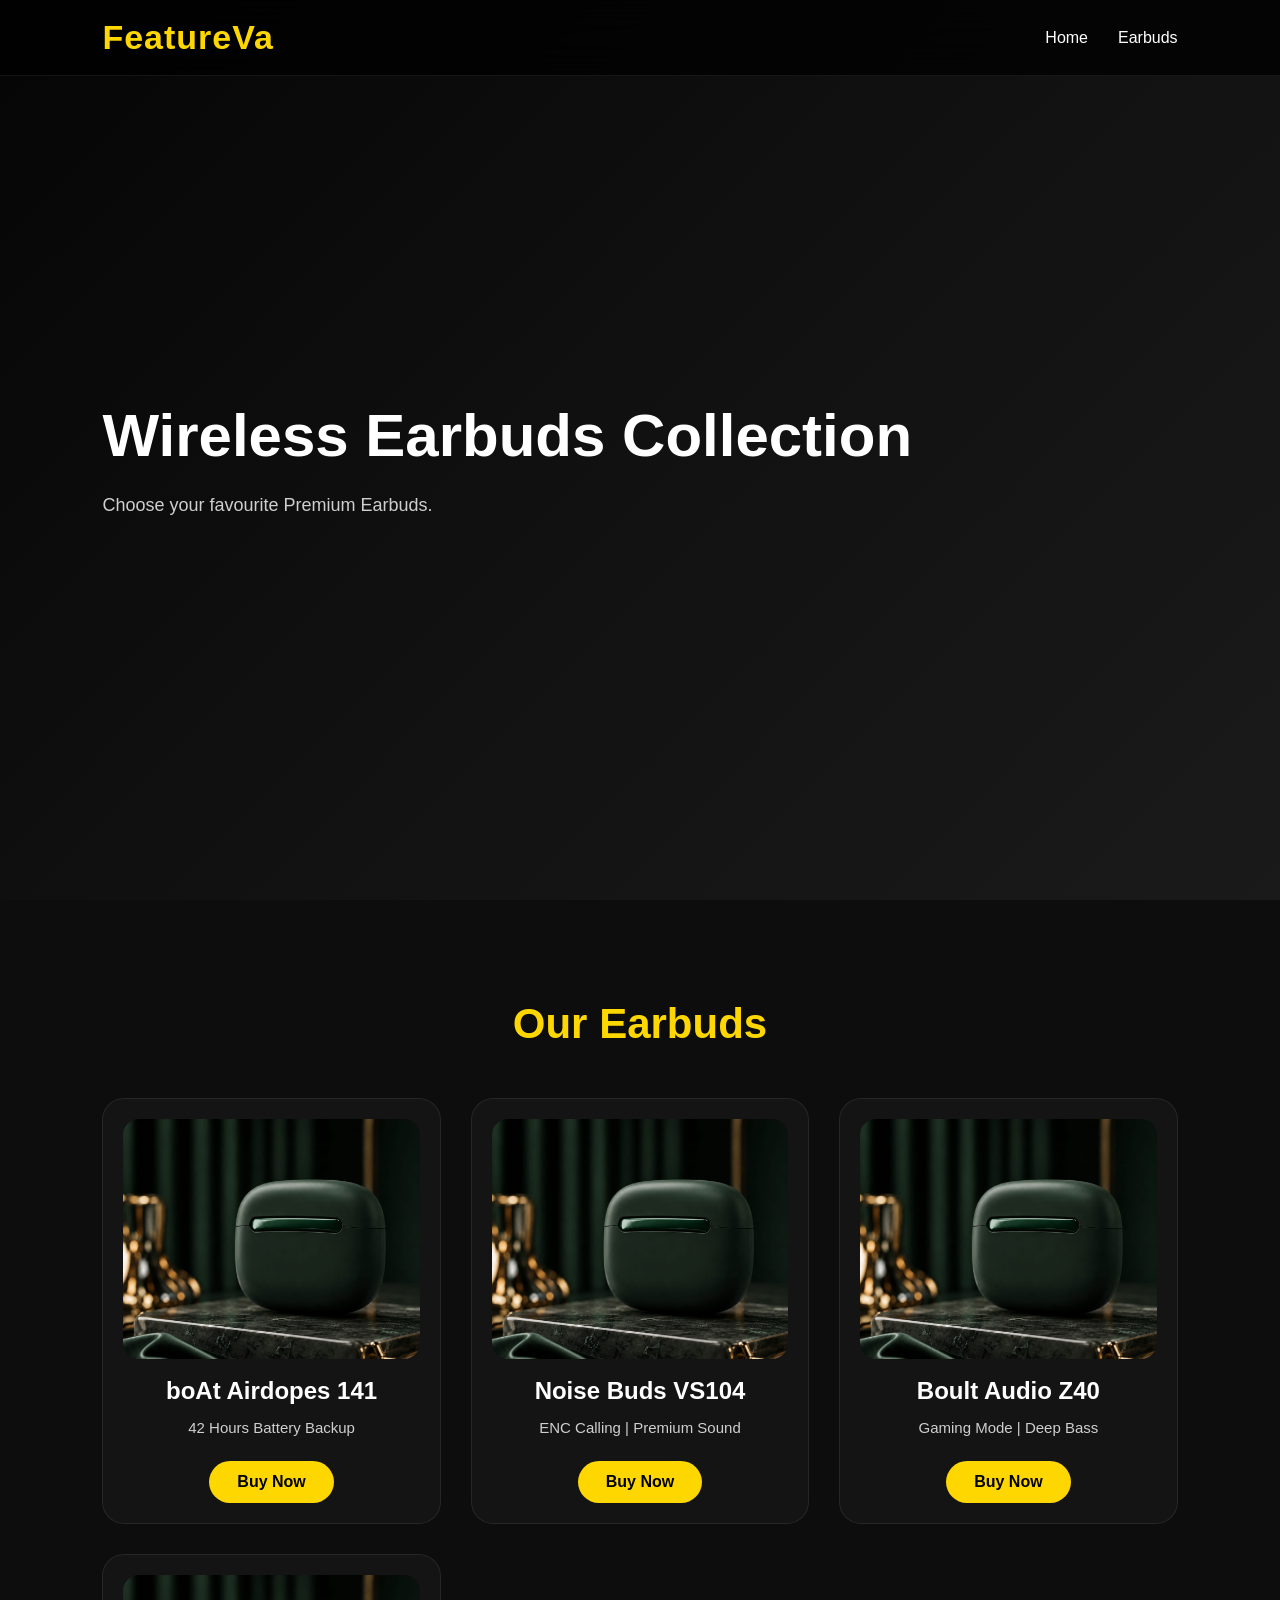
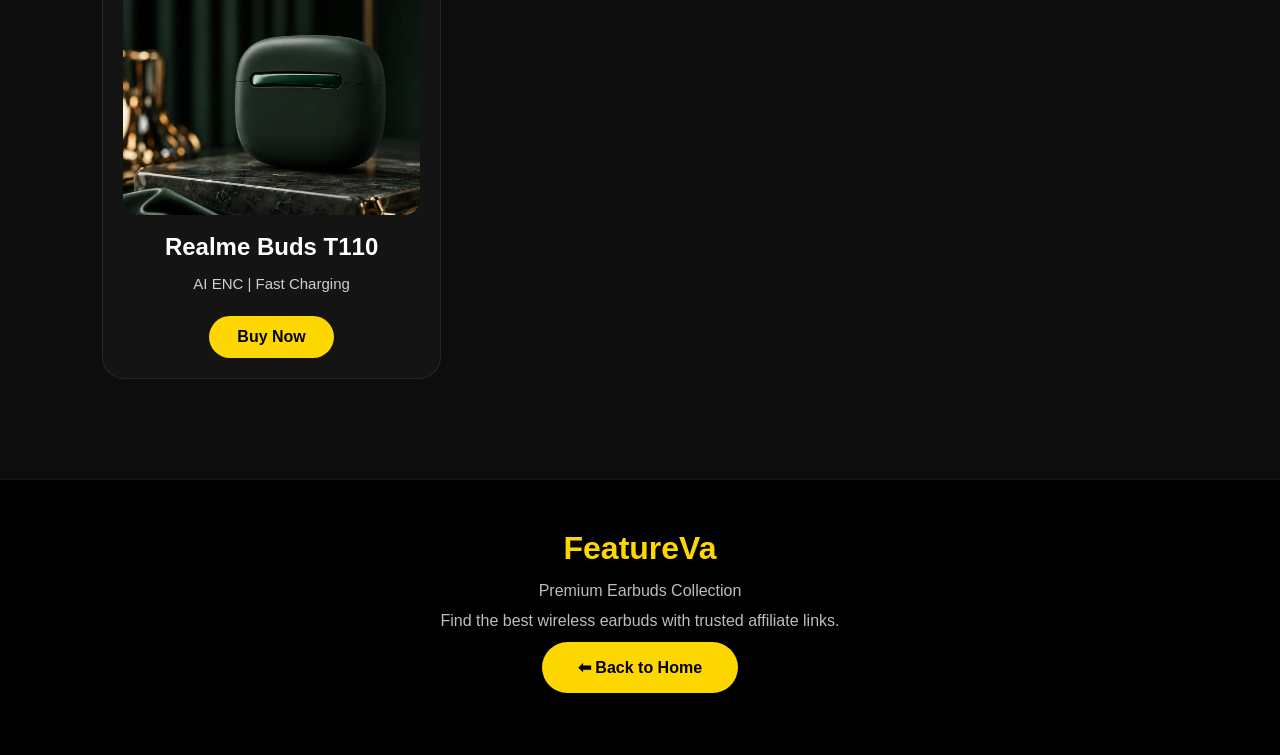
==== earbuds.html @ 83174e49 "Create earbuds.html" ====
<!DOCTYPE html>
<html lang="en">

<head>

<meta charset="UTF-8">

<meta name="viewport" content="width=device-width, initial-scale=1.0">

<title>FeatureVa | Earbuds Collection</title>

<link rel="stylesheet" href="style.css">

</head>

<body>

<header>

<div class="logo">

FeatureVa

</div>

<nav>

<a href="index.html">Home</a>

<a href="earbuds.html">Earbuds</a>

</nav>

</header>

<section class="hero">

<div class="hero-text">

<h1>Wireless Earbuds Collection</h1>

<p>

Choose your favourite Premium Earbuds.

</p>

</div>

</section>

<section id="products">

<h2>Our Earbuds</h2>

<div class="product-grid">
  <div class="product-card">

<img src="IMG-20260627-WA0021.jpg" alt="Earbuds 1">

<h3>boAt Airdopes 141</h3>

<p>42 Hours Battery Backup</p>

<a href="এখানে তোমার Affiliate Link বসবে" target="_blank" class="buy-btn">

Buy Now

</a>

</div>

<div class="product-card">

<img src="IMG-20260627-WA0021.jpg" alt="Earbuds 2">

<h3>Noise Buds VS104</h3>

<p>ENC Calling | Premium Sound</p>

<a href="এখানে তোমার Affiliate Link বসবে" target="_blank" class="buy-btn">

Buy Now

</a>

</div>

<div class="product-card">

<img src="IMG-20260627-WA0021.jpg" alt="Earbuds 3">

<h3>Boult Audio Z40</h3>

<p>Gaming Mode | Deep Bass</p>

<a href="এখানে তোমার Affiliate Link বসবে" target="_blank" class="buy-btn">

Buy Now

</a>

</div>

<div class="product-card">

<img src="IMG-20260627-WA0021.jpg" alt="Earbuds 4">

<h3>Realme Buds T110</h3>

<p>AI ENC | Fast Charging</p>

<a href="এখানে তোমার Affiliate Link বসবে" target="_blank" class="buy-btn">

Buy Now

</a>

</div>

</div>

</section>
<footer>

<div class="footer-content">

<h2>FeatureVa</h2>

<p>Premium Earbuds Collection</p>

<p>Find the best wireless earbuds with trusted affiliate links.</p>

<p>

<a href="index.html" class="btn">

⬅ Back to Home

</a>

</p>

</div>

</footer>

<script src="script.js"></script>

</body>

</html>
---- style.css ----
/* ===== FeatureVa Premium CSS - Part 1 ===== */

*{
margin:0;
padding:0;
box-sizing:border-box;
scroll-behavior:smooth;
}

body{
font-family:'Poppins',sans-serif;
background:#070707;
color:#fff;
overflow-x:hidden;
}

a{
text-decoration:none;
}

img{
max-width:100%;
display:block;
}

header{
position:fixed;
top:0;
left:0;
width:100%;
padding:18px 8%;
display:flex;
justify-content:space-between;
align-items:center;
background:rgba(0,0,0,.75);
backdrop-filter:blur(18px);
border-bottom:1px solid rgba(255,255,255,.08);
z-index:999;
}

.logo{
font-size:34px;
font-weight:700;
color:#FFD700;
letter-spacing:1px;
}

nav{
display:flex;
gap:30px;
}

nav a{
color:#fff;
font-size:16px;
transition:.35s;
}

nav a:hover{
color:#FFD700;
}

.hero{
min-height:100vh;
display:flex;
justify-content:space-between;
align-items:center;
padding:140px 8% 80px;
gap:60px;
background:linear-gradient(135deg,#050505,#111,#1a1a1a);
}

.hero-text{
flex:1;
}

.hero-text h1{
font-size:60px;
line-height:1.1;
margin-bottom:20px;
}

.hero-text p{
font-size:18px;
line-height:1.8;
color:#cfcfcf;
margin-bottom:35px;
max-width:520px;
}

.btn{
display:inline-block;
padding:16px 36px;
background:#FFD700;
color:#000;
font-weight:600;
border-radius:40px;
transition:.3s;
}

.btn:hover{
transform:translateY(-4px);
box-shadow:0 0 25px rgba(255,215,0,.5);
}

.hero-image{
flex:1;
display:flex;
justify-content:center;
}

.hero-image img{
width:380px;
border-radius:24px;
filter:drop-shadow(0 0 30px rgba(255,215,0,.25));
}
/* ===== FeatureVa Premium CSS - Part 2 ===== */

#products{
padding:100px 8%;
background:#0d0d0d;
}

#products h2,
#about h2,
#contact h2{
text-align:center;
font-size:42px;
margin-bottom:50px;
color:#FFD700;
}

.product-grid{
display:grid;
grid-template-columns:repeat(auto-fit,minmax(250px,1fr));
gap:30px;
}

.product-card{
background:#141414;
border:1px solid rgba(255,255,255,.08);
border-radius:22px;
padding:20px;
text-align:center;
transition:.4s;
}

.product-card:hover{
transform:translateY(-10px);
box-shadow:0 0 30px rgba(255,215,0,.25);
}

.product-card img{
width:100%;
height:240px;
object-fit:cover;
border-radius:16px;
margin-bottom:18px;
}

.product-card h3{
font-size:24px;
margin-bottom:10px;
}

.product-card p{
color:#cfcfcf;
font-size:15px;
line-height:1.7;
margin-bottom:20px;
}

.buy-btn{
display:inline-block;
padding:12px 28px;
background:#FFD700;
color:#000;
border-radius:35px;
font-weight:600;
transition:.3s;
}

.buy-btn:hover{
background:#fff;
transform:scale(1.05);
}

#about{
padding:100px 8%;
background:#090909;
}

.about-box{
display:grid;
grid-template-columns:repeat(auto-fit,minmax(250px,1fr));
gap:25px;
}

.about-item{
background:#141414;
padding:30px;
border-radius:20px;
border:1px solid rgba(255,255,255,.08);
transition:.3s;
}

.about-item:hover{
transform:translateY(-8px);
}

.about-item h3{
color:#FFD700;
margin-bottom:15px;
}

.about-item p{
color:#d5d5d5;
line-height:1.8;
}

#contact{
padding:100px 8%;
text-align:center;
background:#111;
}

#contact p{
margin-bottom:30px;
color:#d0d0d0;
}

footer{
background:#000;
padding:50px 8%;
text-align:center;
border-top:1px solid rgba(255,255,255,.08);
}

.footer-content h2{
font-size:32px;
color:#FFD700;
margin-bottom:15px;
}

.footer-content p{
color:#bdbdbd;
margin-bottom:12px;
}

.social-links a{
color:#FFD700;
font-weight:600;
}

.copyright{
margin-top:25px;
font-size:14px;
color:#777;
}
/* ===== FeatureVa Premium CSS - Part 3 ===== */

html{
scroll-behavior:smooth;
}

section{
width:100%;
}

button,
.btn,
.buy-btn{
cursor:pointer;
}

.product-card,
.about-item,
.btn,
.buy-btn{
transition:all .35s ease;
}

.product-card:hover{
border-color:#FFD700;
}

.hero-image img{
animation:float 4s ease-in-out infinite;
}

@keyframes float{

0%{
transform:translateY(0px);
}

50%{
transform:translateY(-12px);
}

100%{
transform:translateY(0px);
}

}

@media(max-width:992px){

.hero{

flex-direction:column-reverse;
text-align:center;
padding-top:120px;

}

.hero-text p{

margin:auto;
margin-bottom:30px;

}

.hero-image img{

width:260px;

}

header{

padding:15px 5%;

}

.logo{

font-size:28px;

}

nav{

gap:15px;

}

}

@media(max-width:768px){

.hero h1{

font-size:38px;

}

#products h2,
#about h2,
#contact h2{

font-size:30px;

}

.product-grid,
.about-box{

grid-template-columns:1fr;

}

nav{

display:none;

}

header{

justify-content:center;

}

.btn,
.buy-btn{

width:100%;
text-align:center;

}

}

::-webkit-scrollbar{

width:8px;

}

::-webkit-scrollbar-track{

background:#111;

}

::-webkit-scrollbar-thumb{

background:#FFD700;
border-radius:20px;

}
.categories{
    display:flex;
    gap:10px;
    justify-content:center;
    flex-wrap:wrap;
    margin:20px 0;
}

.categories button{
    background:#111;
    color:white;
    border:1px solid gold;
    padding:10px 18px;
    border-radius:30px;
    cursor:pointer;
    font-size:15px;
}

.categories button:hover{
    background:gold;
    color:black;
}
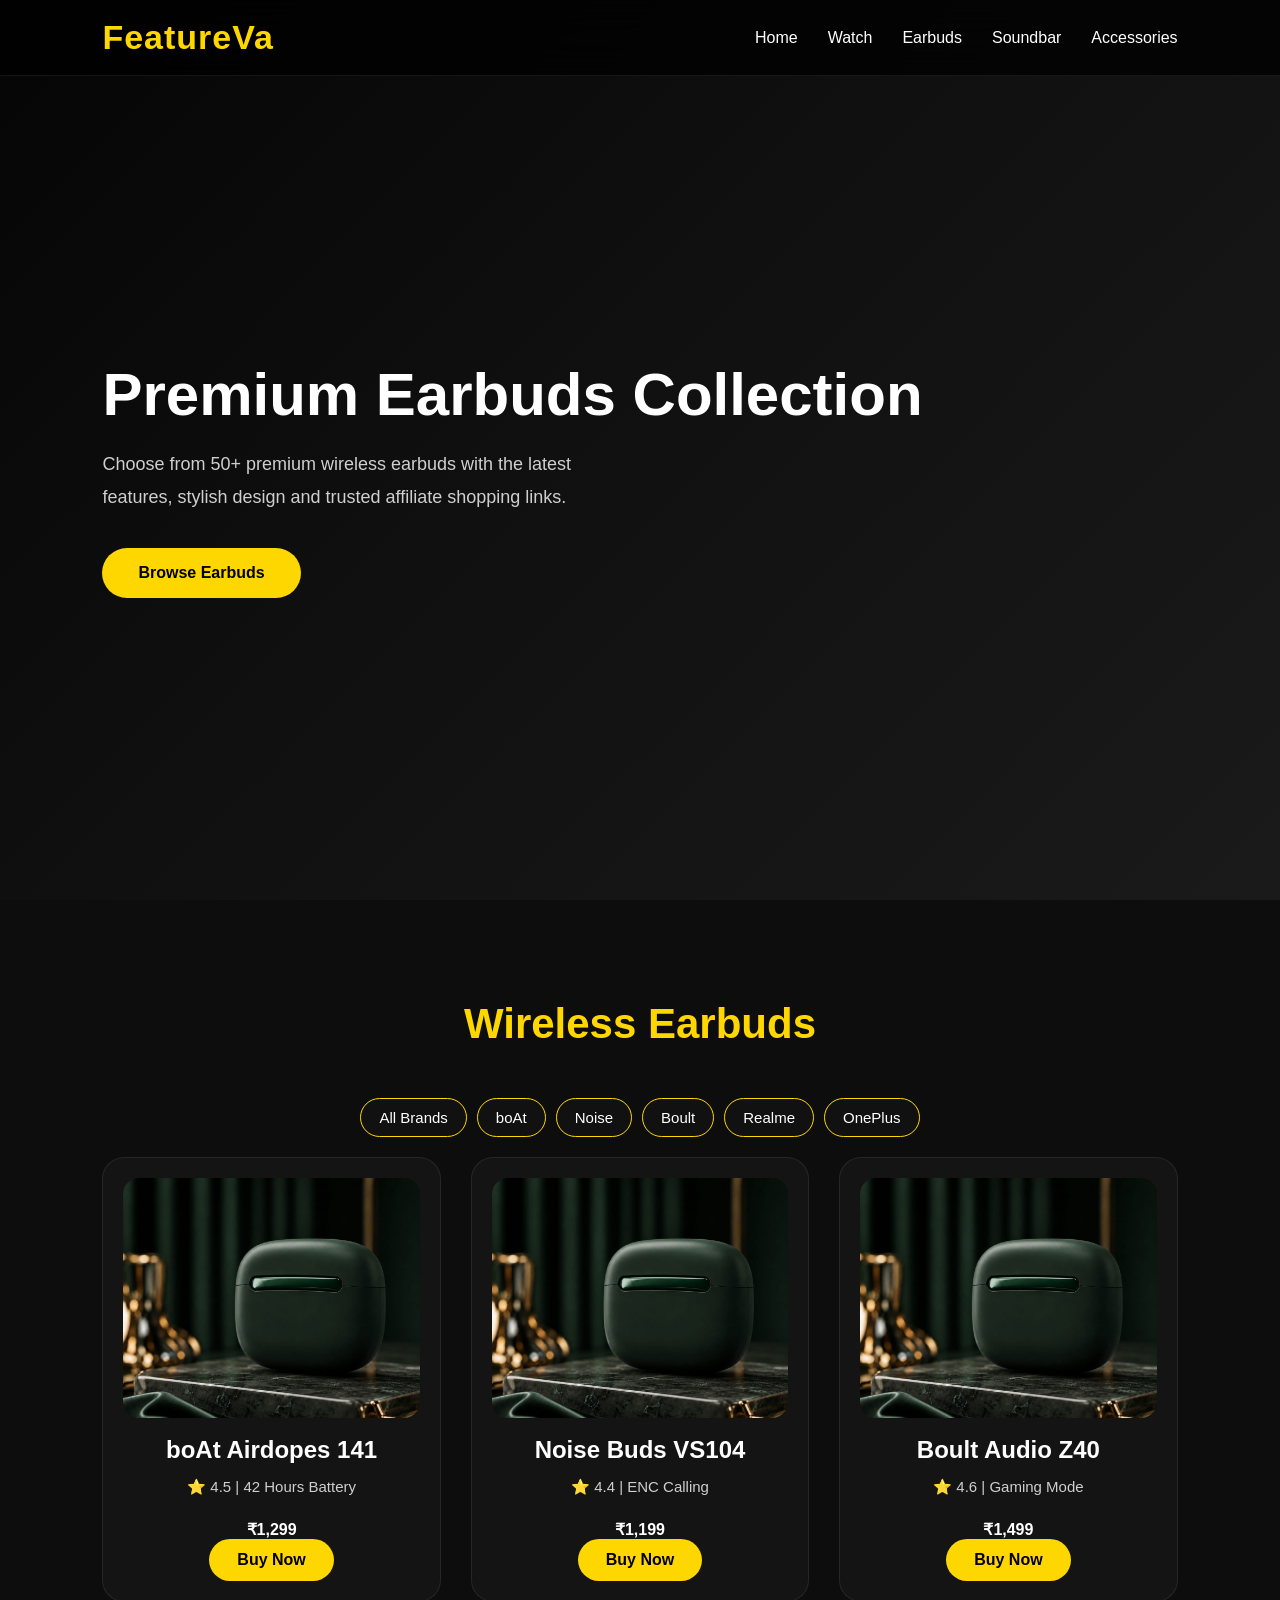
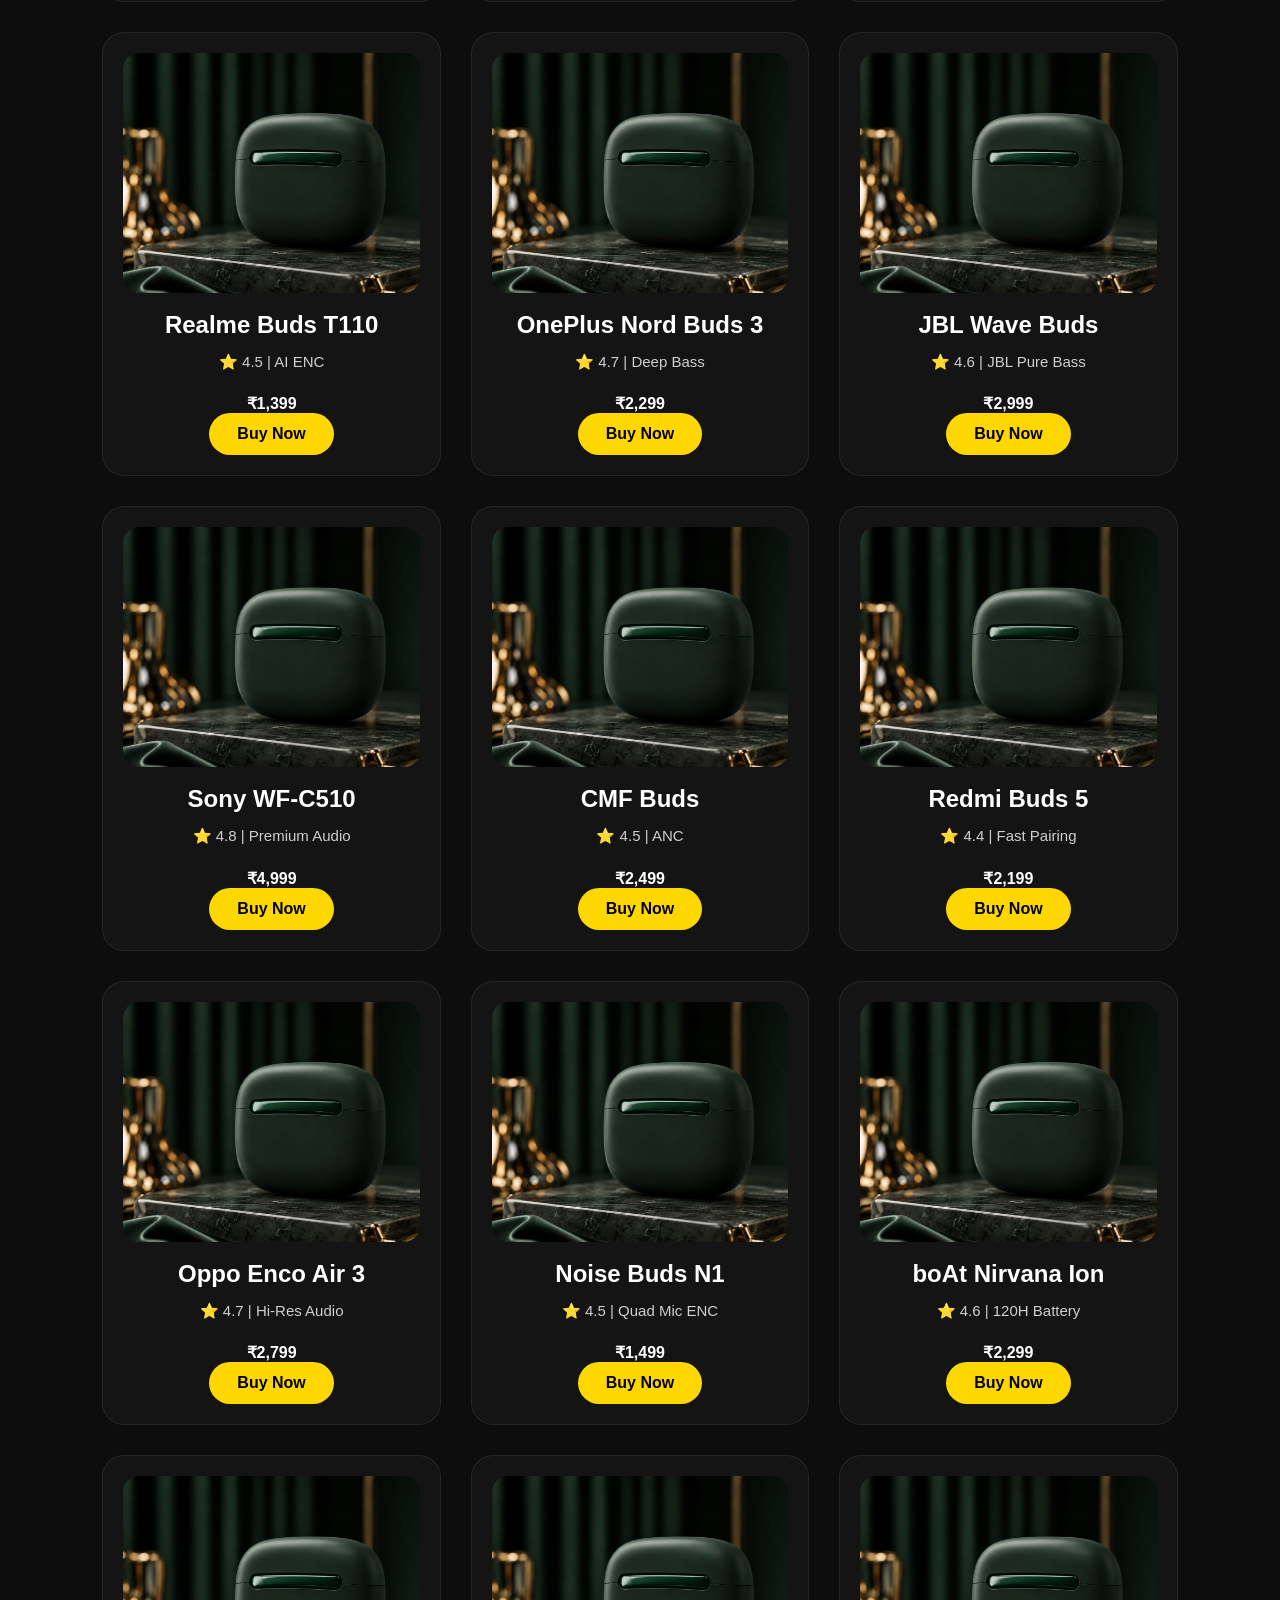
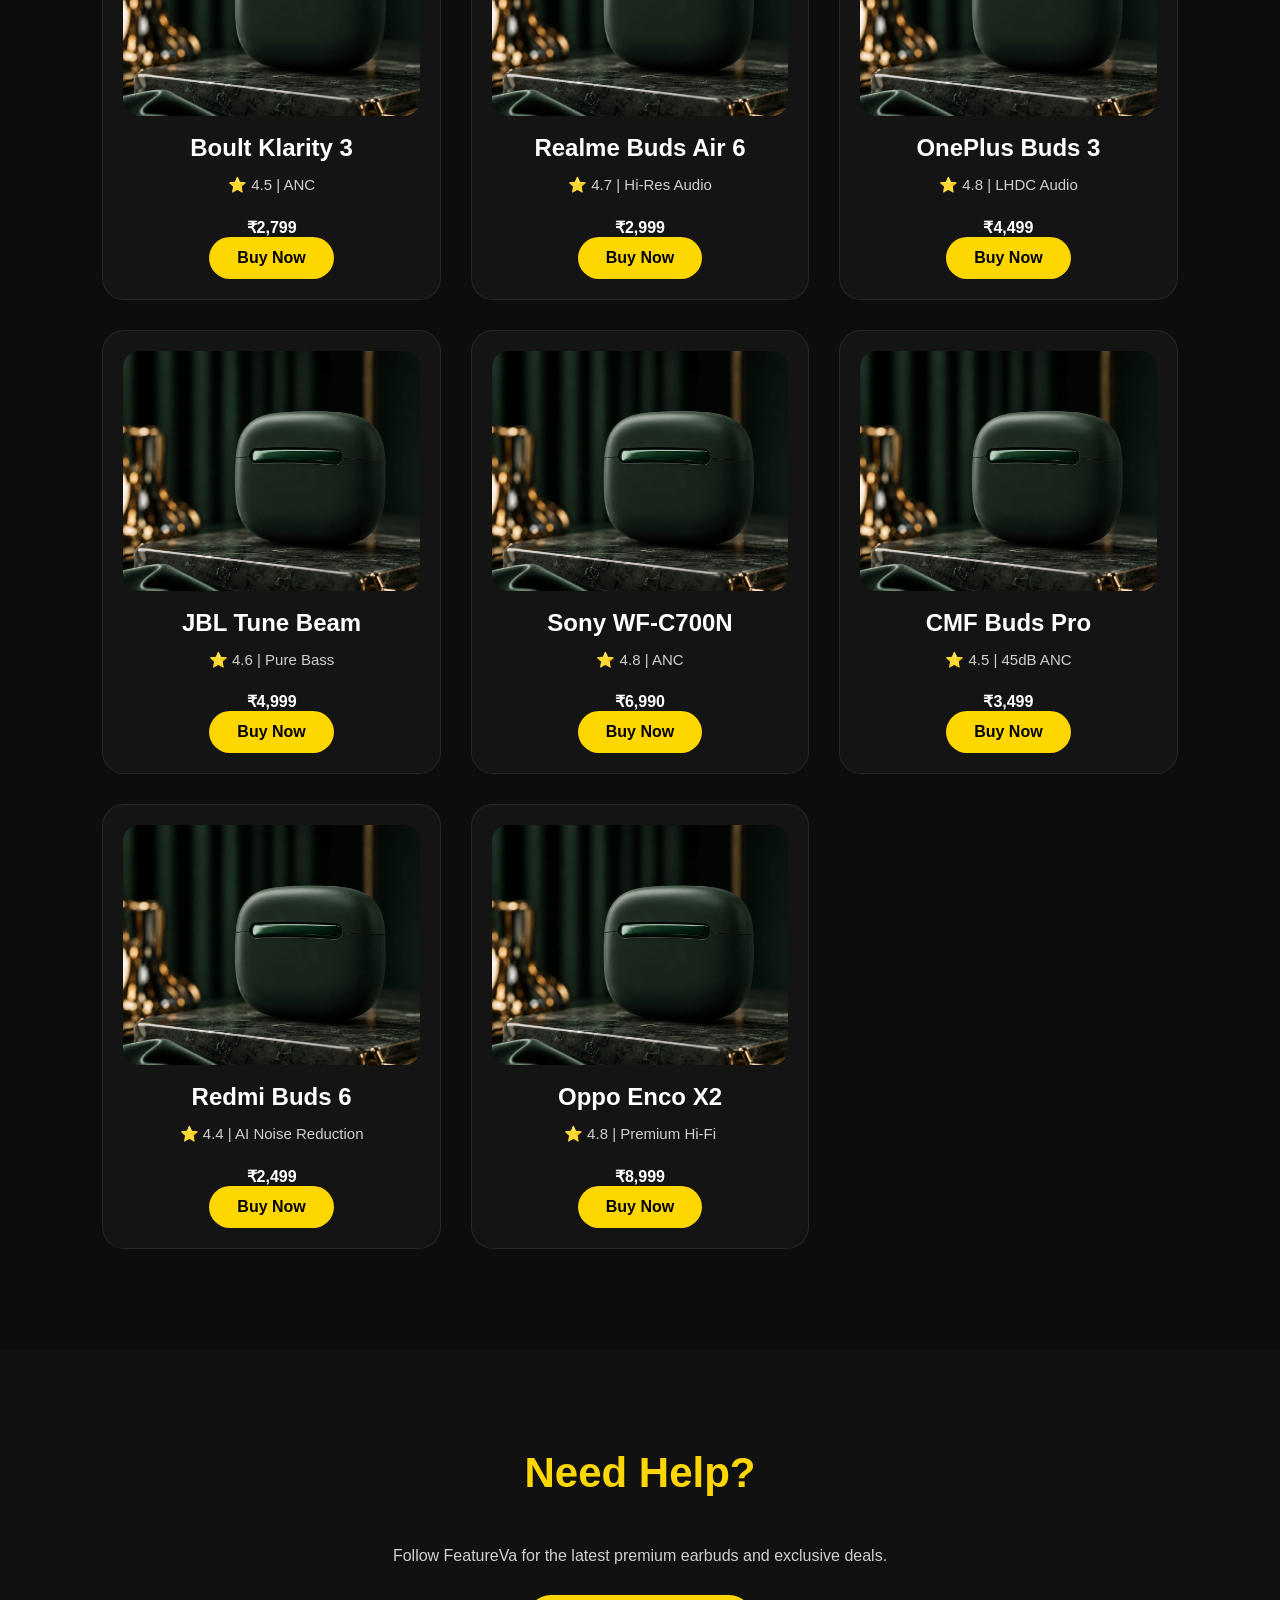
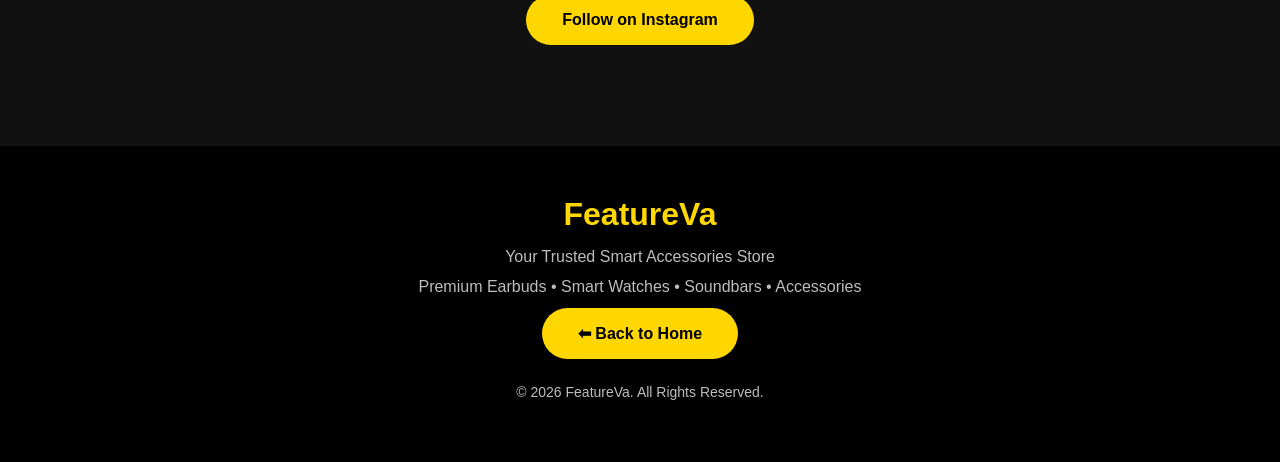
==== commit 4c5abcd4: "Update earbuds.html" ====
--- a/earbuds.html
+++ b/earbuds.html
@@ -1,16 +1,14 @@
 <!DOCTYPE html>
 <html lang="en">
-
 <head>
-
 <meta charset="UTF-8">
-
 <meta name="viewport" content="width=device-width, initial-scale=1.0">
-
-<title>FeatureVa | Earbuds Collection</title>
+<title>FeatureVa | Premium Earbuds Collection</title>
 
 <link rel="stylesheet" href="style.css">
 
+<link href="https://fonts.googleapis.com/css2?family=Poppins:wght@300;400;500;600;700;800&display=swap" rel="stylesheet">
+
 </head>
 
 <body>
@@ -18,17 +16,15 @@
 <header>
 
 <div class="logo">
-
 FeatureVa
-
 </div>
 
 <nav>
-
 <a href="index.html">Home</a>
-
+<a href="watch.html">Watch</a>
 <a href="earbuds.html">Earbuds</a>
-
+<a href="soundbar.html">Soundbar</a>
+<a href="accessories.html">Accessories</a>
 </nav>
 
 </header>
@@ -37,13 +33,15 @@
 
 <div class="hero-text">
 
-<h1>Wireless Earbuds Collection</h1>
-
-<p>
-
-Choose your favourite Premium Earbuds.
-
-</p>
+<h1>Premium Earbuds Collection</h1>
+
+<p>
+Choose from 50+ premium wireless earbuds with the latest features, stylish design and trusted affiliate shopping links.
+</p>
+
+<a href="#products" class="btn">
+Browse Earbuds
+</a>
 
 </div>
 
@@ -51,94 +49,216 @@
 
 <section id="products">
 
-<h2>Our Earbuds</h2>
+<h2>Wireless Earbuds</h2>
+
+<div class="categories">
+
+<button>All Brands</button>
+<button>boAt</button>
+<button>Noise</button>
+<button>Boult</button>
+<button>Realme</button>
+<button>OnePlus</button>
+
+</div>
 
 <div class="product-grid">
   <div class="product-card">
-
-<img src="IMG-20260627-WA0021.jpg" alt="Earbuds 1">
-
-<h3>boAt Airdopes 141</h3>
-
-<p>42 Hours Battery Backup</p>
-
-<a href="এখানে তোমার Affiliate Link বসবে" target="_blank" class="buy-btn">
-
-Buy Now
-
+    <img src="IMG-20260627-WA0021.jpg" alt="boAt Airdopes 141">
+    <h3>boAt Airdopes 141</h3>
+    <p>⭐ 4.5 | 42 Hours Battery</p>
+    <h4>₹1,299</h4>
+    <a href="#" class="buy-btn">Buy Now</a>
+</div>
+
+<div class="product-card">
+    <img src="IMG-20260627-WA0021.jpg" alt="Noise Buds VS104">
+    <h3>Noise Buds VS104</h3>
+    <p>⭐ 4.4 | ENC Calling</p>
+    <h4>₹1,199</h4>
+    <a href="#" class="buy-btn">Buy Now</a>
+</div>
+
+<div class="product-card">
+    <img src="IMG-20260627-WA0021.jpg" alt="Boult Z40">
+    <h3>Boult Audio Z40</h3>
+    <p>⭐ 4.6 | Gaming Mode</p>
+    <h4>₹1,499</h4>
+    <a href="#" class="buy-btn">Buy Now</a>
+</div>
+
+<div class="product-card">
+    <img src="IMG-20260627-WA0021.jpg" alt="Realme Buds T110">
+    <h3>Realme Buds T110</h3>
+    <p>⭐ 4.5 | AI ENC</p>
+    <h4>₹1,399</h4>
+    <a href="#" class="buy-btn">Buy Now</a>
+</div>
+
+<div class="product-card">
+    <img src="IMG-20260627-WA0021.jpg" alt="OnePlus Nord Buds 3">
+    <h3>OnePlus Nord Buds 3</h3>
+    <p>⭐ 4.7 | Deep Bass</p>
+    <h4>₹2,299</h4>
+    <a href="#" class="buy-btn">Buy Now</a>
+</div>
+
+<div class="product-card">
+    <img src="IMG-20260627-WA0021.jpg" alt="JBL Wave Buds">
+    <h3>JBL Wave Buds</h3>
+    <p>⭐ 4.6 | JBL Pure Bass</p>
+    <h4>₹2,999</h4>
+    <a href="#" class="buy-btn">Buy Now</a>
+</div>
+
+<div class="product-card">
+    <img src="IMG-20260627-WA0021.jpg" alt="Sony WF-C510">
+    <h3>Sony WF-C510</h3>
+    <p>⭐ 4.8 | Premium Audio</p>
+    <h4>₹4,999</h4>
+    <a href="#" class="buy-btn">Buy Now</a>
+</div>
+
+<div class="product-card">
+    <img src="IMG-20260627-WA0021.jpg" alt="CMF Buds">
+    <h3>CMF Buds</h3>
+    <p>⭐ 4.5 | ANC</p>
+    <h4>₹2,499</h4>
+    <a href="#" class="buy-btn">Buy Now</a>
+</div>
+
+<div class="product-card">
+    <img src="IMG-20260627-WA0021.jpg" alt="Redmi Buds 5">
+    <h3>Redmi Buds 5</h3>
+    <p>⭐ 4.4 | Fast Pairing</p>
+    <h4>₹2,199</h4>
+    <a href="#" class="buy-btn">Buy Now</a>
+</div>
+
+<div class="product-card">
+    <img src="IMG-20260627-WA0021.jpg" alt="Oppo Enco Air 3">
+    <h3>Oppo Enco Air 3</h3>
+    <p>⭐ 4.7 | Hi-Res Audio</p>
+    <h4>₹2,799</h4>
+    <a href="#" class="buy-btn">Buy Now</a>
+</div>
+<div class="product-card">
+<img src="IMG-20260627-WA0021.jpg" alt="Noise Buds N1">
+<h3>Noise Buds N1</h3>
+<p>⭐ 4.5 | Quad Mic ENC</p>
+<h4>₹1,499</h4>
+<a href="#" class="buy-btn">Buy Now</a>
+</div>
+
+<div class="product-card">
+<img src="IMG-20260627-WA0021.jpg" alt="boAt Nirvana Ion">
+<h3>boAt Nirvana Ion</h3>
+<p>⭐ 4.6 | 120H Battery</p>
+<h4>₹2,299</h4>
+<a href="#" class="buy-btn">Buy Now</a>
+</div>
+
+<div class="product-card">
+<img src="IMG-20260627-WA0021.jpg" alt="Boult Klarity 3">
+<h3>Boult Klarity 3</h3>
+<p>⭐ 4.5 | ANC</p>
+<h4>₹2,799</h4>
+<a href="#" class="buy-btn">Buy Now</a>
+</div>
+
+<div class="product-card">
+<img src="IMG-20260627-WA0021.jpg" alt="Realme Buds Air 6">
+<h3>Realme Buds Air 6</h3>
+<p>⭐ 4.7 | Hi-Res Audio</p>
+<h4>₹2,999</h4>
+<a href="#" class="buy-btn">Buy Now</a>
+</div>
+
+<div class="product-card">
+<img src="IMG-20260627-WA0021.jpg" alt="OnePlus Buds 3">
+<h3>OnePlus Buds 3</h3>
+<p>⭐ 4.8 | LHDC Audio</p>
+<h4>₹4,499</h4>
+<a href="#" class="buy-btn">Buy Now</a>
+</div>
+
+<div class="product-card">
+<img src="IMG-20260627-WA0021.jpg" alt="JBL Tune Beam">
+<h3>JBL Tune Beam</h3>
+<p>⭐ 4.6 | Pure Bass</p>
+<h4>₹4,999</h4>
+<a href="#" class="buy-btn">Buy Now</a>
+</div>
+
+<div class="product-card">
+<img src="IMG-20260627-WA0021.jpg" alt="Sony WF-C700N">
+<h3>Sony WF-C700N</h3>
+<p>⭐ 4.8 | ANC</p>
+<h4>₹6,990</h4>
+<a href="#" class="buy-btn">Buy Now</a>
+</div>
+
+<div class="product-card">
+<img src="IMG-20260627-WA0021.jpg" alt="CMF Buds Pro">
+<h3>CMF Buds Pro</h3>
+<p>⭐ 4.5 | 45dB ANC</p>
+<h4>₹3,499</h4>
+<a href="#" class="buy-btn">Buy Now</a>
+</div>
+
+<div class="product-card">
+<img src="IMG-20260627-WA0021.jpg" alt="Redmi Buds 6">
+<h3>Redmi Buds 6</h3>
+<p>⭐ 4.4 | AI Noise Reduction</p>
+<h4>₹2,499</h4>
+<a href="#" class="buy-btn">Buy Now</a>
+</div>
+
+<div class="product-card">
+<img src="IMG-20260627-WA0021.jpg" alt="Oppo Enco X2">
+<h3>Oppo Enco X2</h3>
+<p>⭐ 4.8 | Premium Hi-Fi</p>
+<h4>₹8,999</h4>
+<a href="#" class="buy-btn">Buy Now</a>
+      </div>
+      </div>
+
+</section>
+
+<section id="contact">
+
+<h2>Need Help?</h2>
+
+<p>
+Follow FeatureVa for the latest premium earbuds and exclusive deals.
+</p>
+
+<a href="https://instagram.com/featureva05" target="_blank" class="btn">
+Follow on Instagram
 </a>
 
-</div>
-
-<div class="product-card">
-
-<img src="IMG-20260627-WA0021.jpg" alt="Earbuds 2">
-
-<h3>Noise Buds VS104</h3>
-
-<p>ENC Calling | Premium Sound</p>
-
-<a href="এখানে তোমার Affiliate Link বসবে" target="_blank" class="buy-btn">
-
-Buy Now
-
+</section>
+
+<footer>
+
+<div class="footer-content">
+
+<h2>FeatureVa</h2>
+
+<p>Your Trusted Smart Accessories Store</p>
+
+<p>
+Premium Earbuds • Smart Watches • Soundbars • Accessories
+</p>
+
+<p>
+<a href="index.html" class="btn">
+⬅ Back to Home
 </a>
-
-</div>
-
-<div class="product-card">
-
-<img src="IMG-20260627-WA0021.jpg" alt="Earbuds 3">
-
-<h3>Boult Audio Z40</h3>
-
-<p>Gaming Mode | Deep Bass</p>
-
-<a href="এখানে তোমার Affiliate Link বসবে" target="_blank" class="buy-btn">
-
-Buy Now
-
-</a>
-
-</div>
-
-<div class="product-card">
-
-<img src="IMG-20260627-WA0021.jpg" alt="Earbuds 4">
-
-<h3>Realme Buds T110</h3>
-
-<p>AI ENC | Fast Charging</p>
-
-<a href="এখানে তোমার Affiliate Link বসবে" target="_blank" class="buy-btn">
-
-Buy Now
-
-</a>
-
-</div>
-
-</div>
-
-</section>
-<footer>
-
-<div class="footer-content">
-
-<h2>FeatureVa</h2>
-
-<p>Premium Earbuds Collection</p>
-
-<p>Find the best wireless earbuds with trusted affiliate links.</p>
-
-<p>
-
-<a href="index.html" class="btn">
-
-⬅ Back to Home
-
-</a>
-
+</p>
+
+<p class="copyright">
+© 2026 FeatureVa. All Rights Reserved.
 </p>
 
 </div>
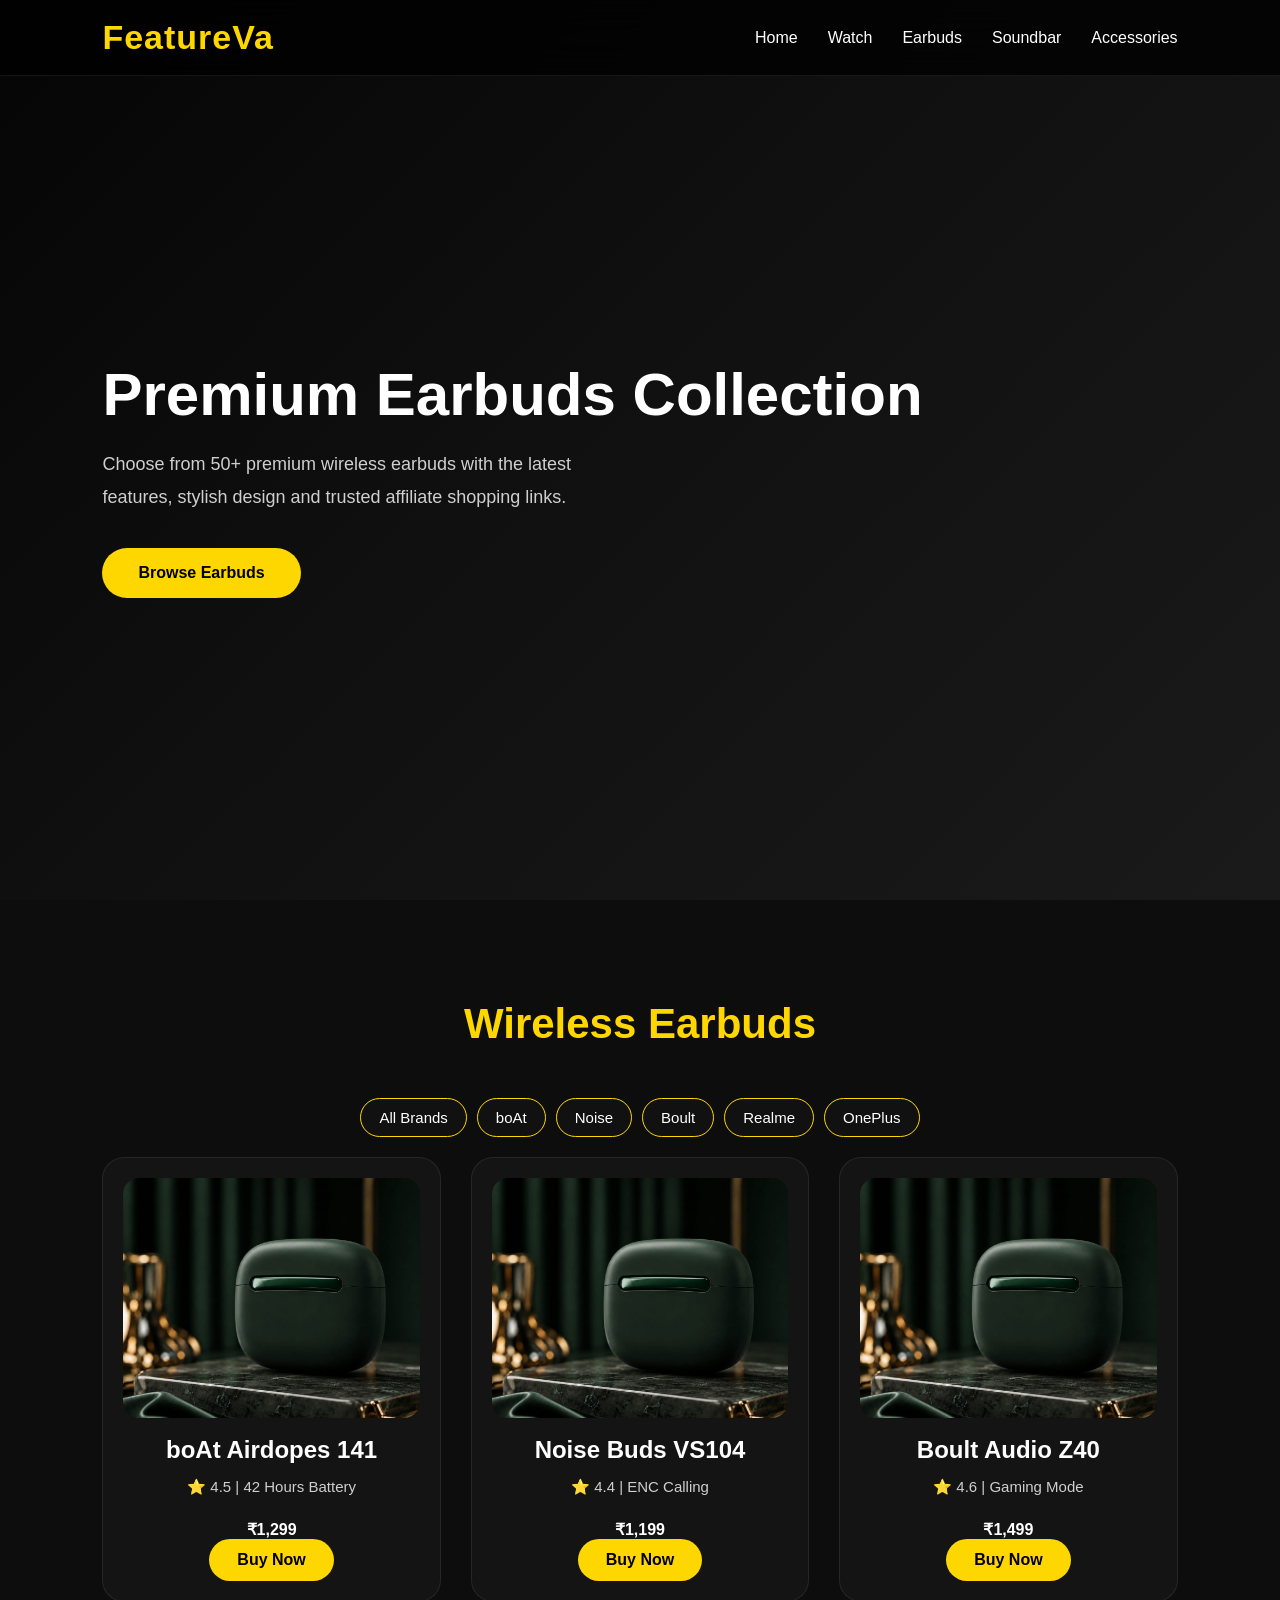
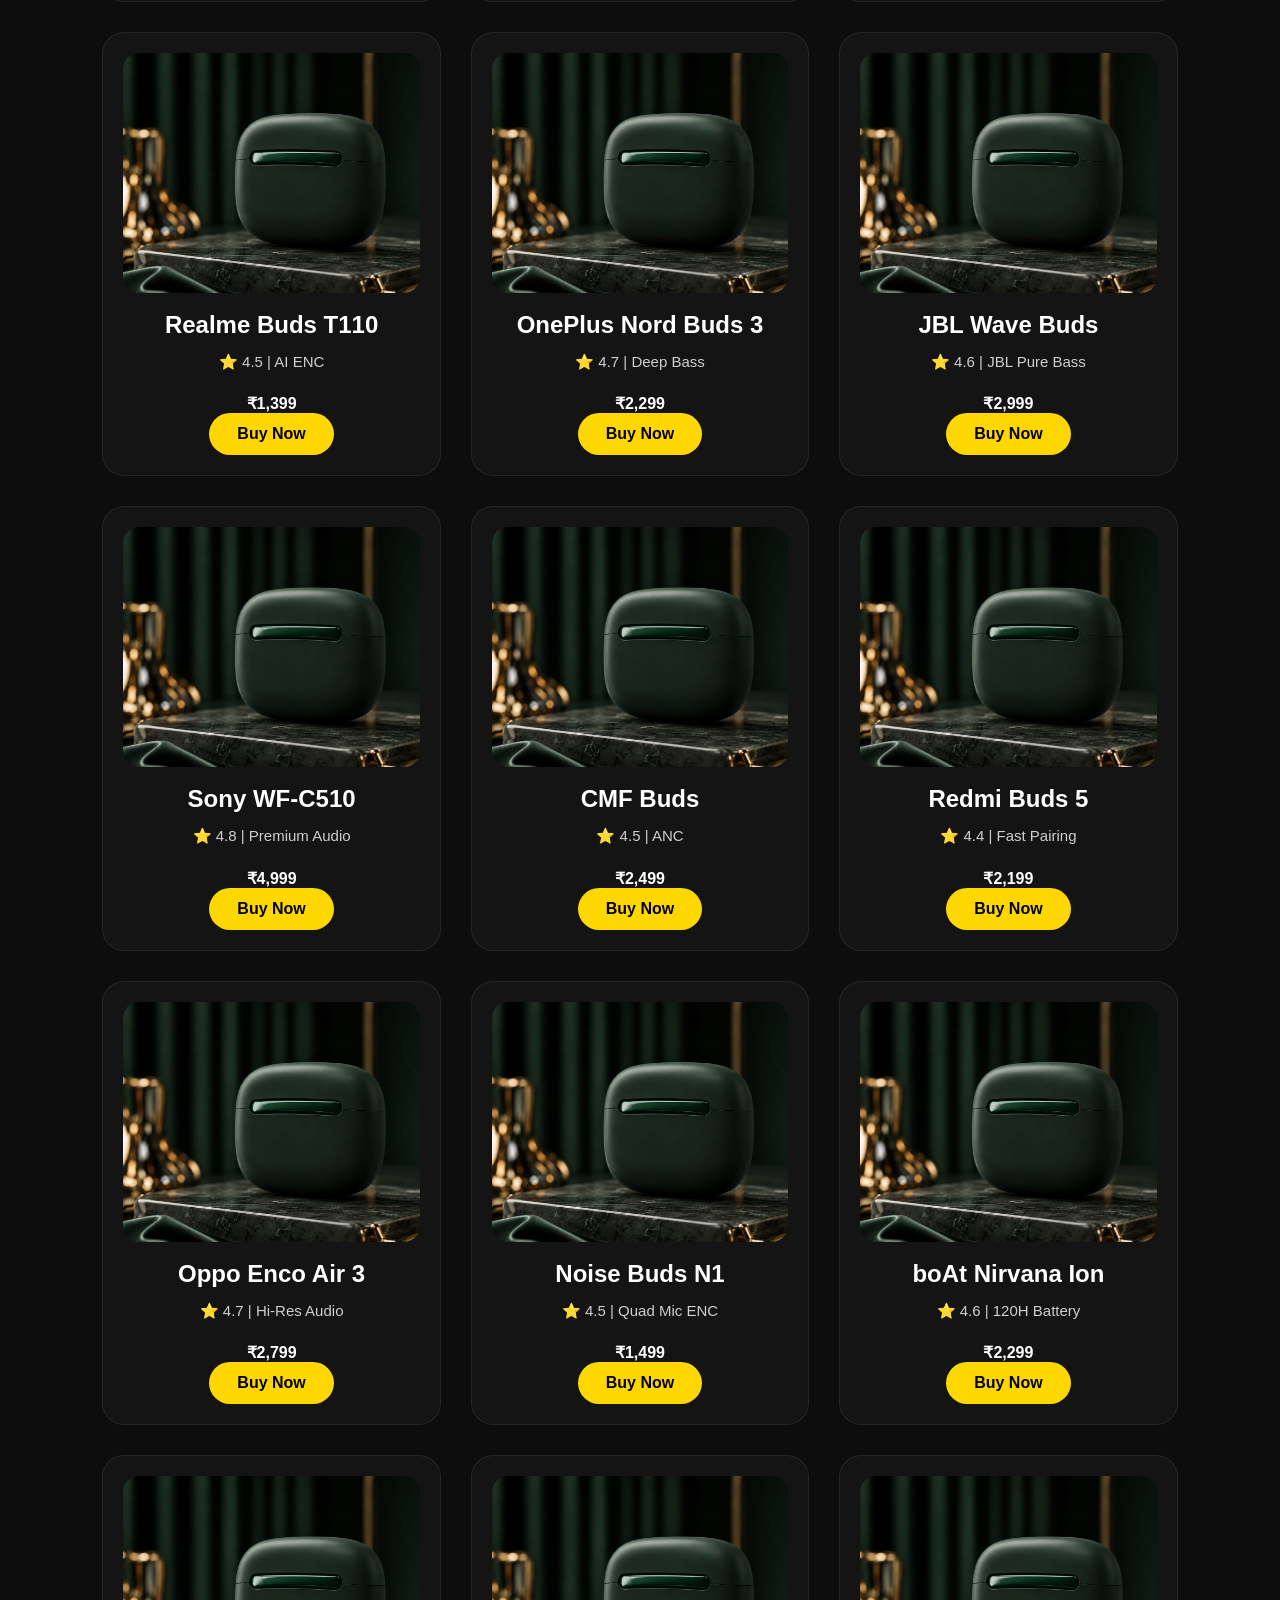
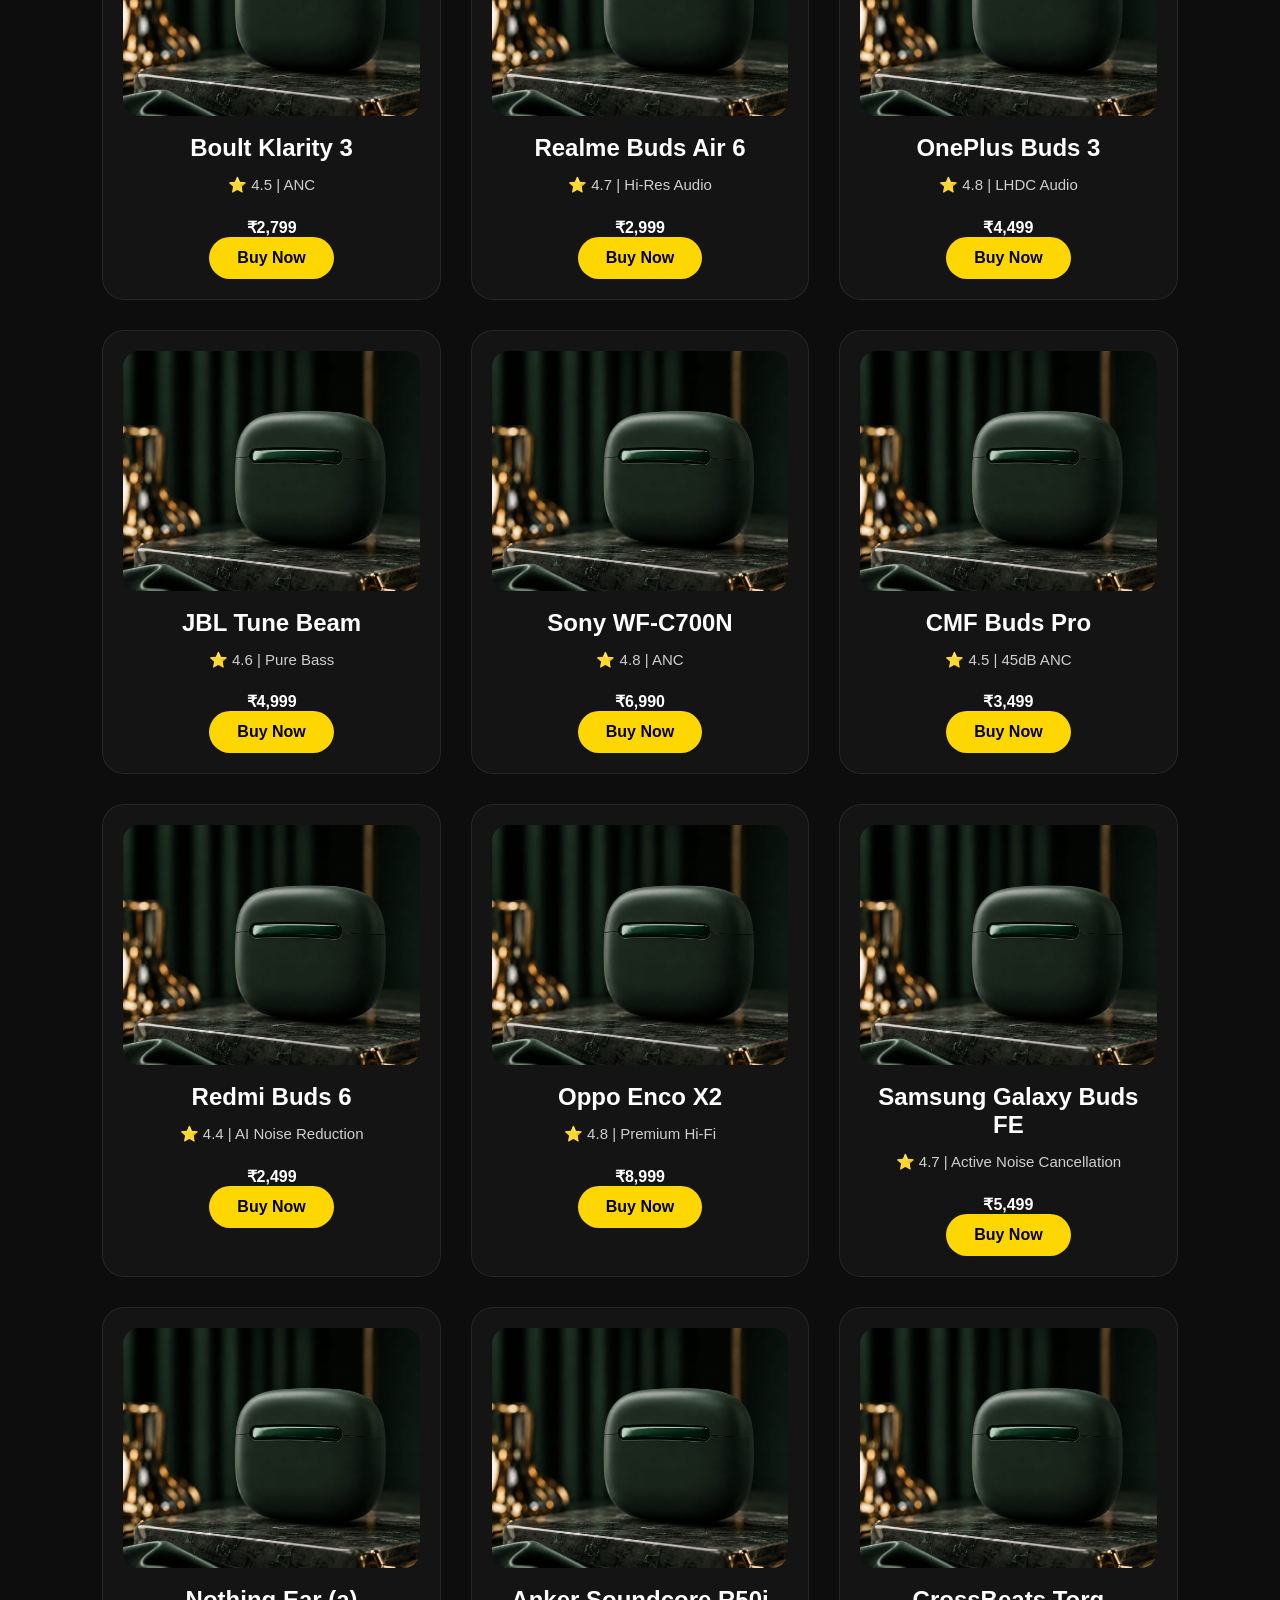
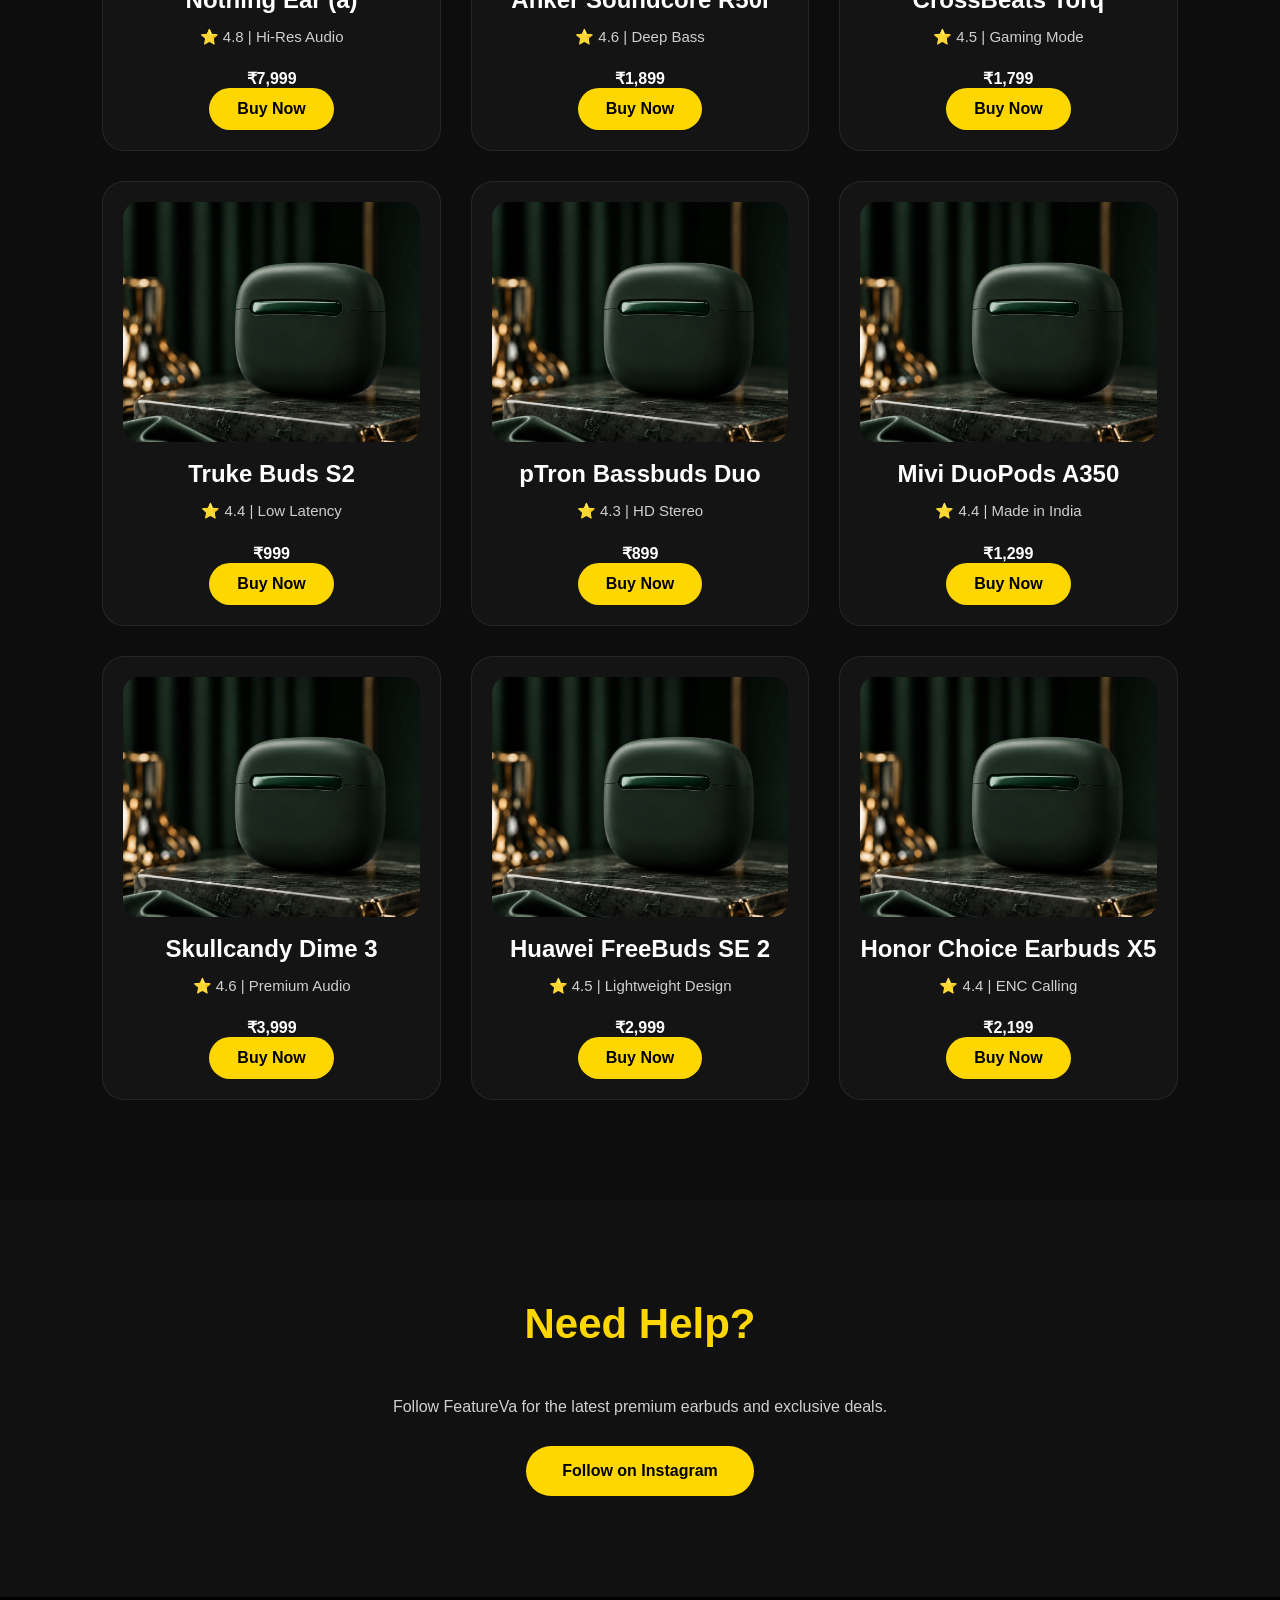
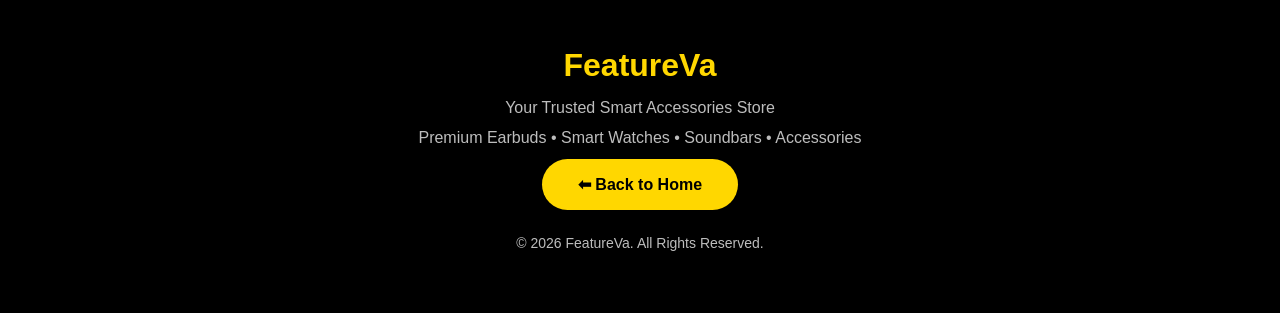
==== commit dbf0089a: "Update earbuds.html" ====
--- a/earbuds.html
+++ b/earbuds.html
@@ -221,7 +221,86 @@
 <h4>₹8,999</h4>
 <a href="#" class="buy-btn">Buy Now</a>
       </div>
-      </div>
+      <div class="product-card">
+<img src="IMG-20260627-WA0021.jpg" alt="Samsung Galaxy Buds FE">
+<h3>Samsung Galaxy Buds FE</h3>
+<p>⭐ 4.7 | Active Noise Cancellation</p>
+<h4>₹5,499</h4>
+<a href="#" class="buy-btn">Buy Now</a>
+</div>
+
+<div class="product-card">
+<img src="IMG-20260627-WA0021.jpg" alt="Nothing Ear (a)">
+<h3>Nothing Ear (a)</h3>
+<p>⭐ 4.8 | Hi-Res Audio</p>
+<h4>₹7,999</h4>
+<a href="#" class="buy-btn">Buy Now</a>
+</div>
+
+<div class="product-card">
+<img src="IMG-20260627-WA0021.jpg" alt="Anker Soundcore R50i">
+<h3>Anker Soundcore R50i</h3>
+<p>⭐ 4.6 | Deep Bass</p>
+<h4>₹1,899</h4>
+<a href="#" class="buy-btn">Buy Now</a>
+</div>
+
+<div class="product-card">
+<img src="IMG-20260627-WA0021.jpg" alt="CrossBeats Torq">
+<h3>CrossBeats Torq</h3>
+<p>⭐ 4.5 | Gaming Mode</p>
+<h4>₹1,799</h4>
+<a href="#" class="buy-btn">Buy Now</a>
+</div>
+
+<div class="product-card">
+<img src="IMG-20260627-WA0021.jpg" alt="Truke Buds S2">
+<h3>Truke Buds S2</h3>
+<p>⭐ 4.4 | Low Latency</p>
+<h4>₹999</h4>
+<a href="#" class="buy-btn">Buy Now</a>
+</div>
+
+<div class="product-card">
+<img src="IMG-20260627-WA0021.jpg" alt="pTron Bassbuds Duo">
+<h3>pTron Bassbuds Duo</h3>
+<p>⭐ 4.3 | HD Stereo</p>
+<h4>₹899</h4>
+<a href="#" class="buy-btn">Buy Now</a>
+</div>
+
+<div class="product-card">
+<img src="IMG-20260627-WA0021.jpg" alt="Mivi DuoPods A350">
+<h3>Mivi DuoPods A350</h3>
+<p>⭐ 4.4 | Made in India</p>
+<h4>₹1,299</h4>
+<a href="#" class="buy-btn">Buy Now</a>
+</div>
+
+<div class="product-card">
+<img src="IMG-20260627-WA0021.jpg" alt="Skullcandy Dime 3">
+<h3>Skullcandy Dime 3</h3>
+<p>⭐ 4.6 | Premium Audio</p>
+<h4>₹3,999</h4>
+<a href="#" class="buy-btn">Buy Now</a>
+</div>
+
+<div class="product-card">
+<img src="IMG-20260627-WA0021.jpg" alt="Huawei FreeBuds SE 2">
+<h3>Huawei FreeBuds SE 2</h3>
+<p>⭐ 4.5 | Lightweight Design</p>
+<h4>₹2,999</h4>
+<a href="#" class="buy-btn">Buy Now</a>
+</div>
+
+<div class="product-card">
+<img src="IMG-20260627-WA0021.jpg" alt="Honor Choice Earbuds X5">
+<h3>Honor Choice Earbuds X5</h3>
+<p>⭐ 4.4 | ENC Calling</p>
+<h4>₹2,199</h4>
+<a href="#" class="buy-btn">Buy Now</a>
+</div>
+</div>
 
 </section>
 
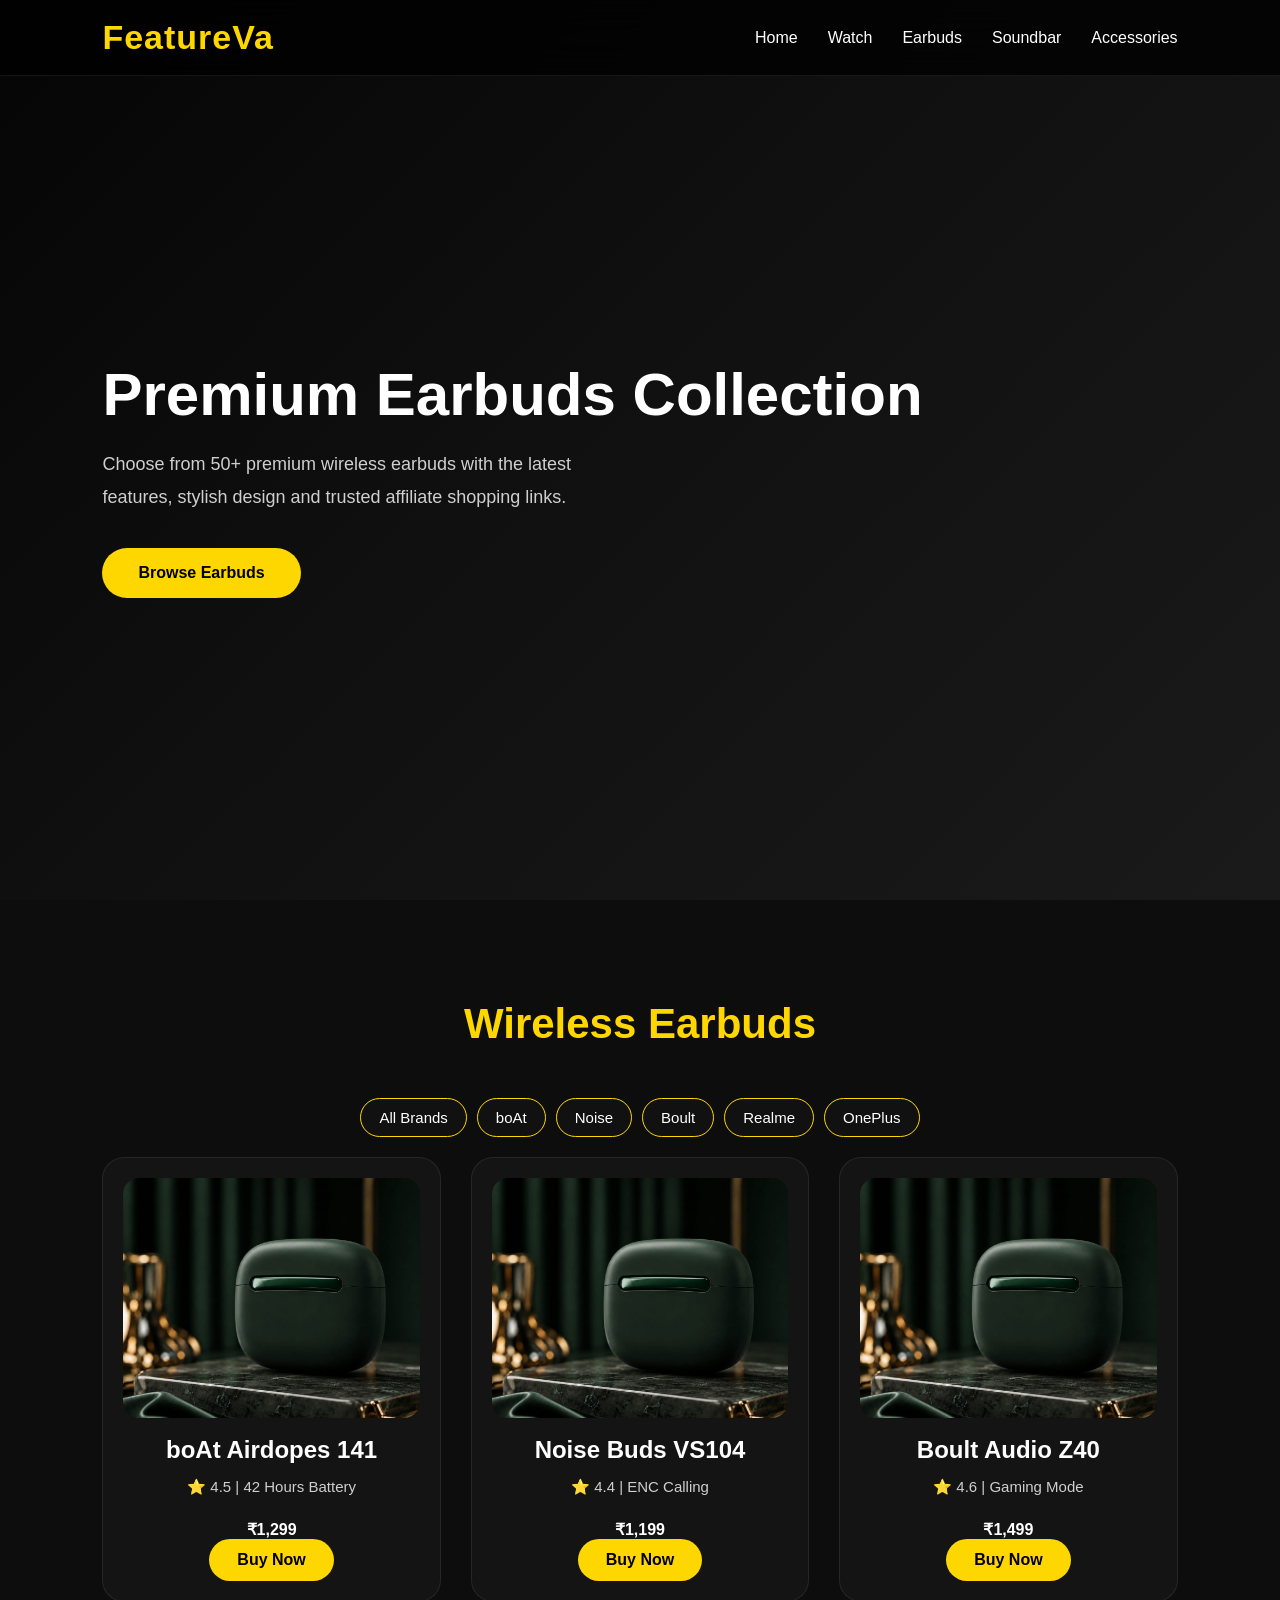
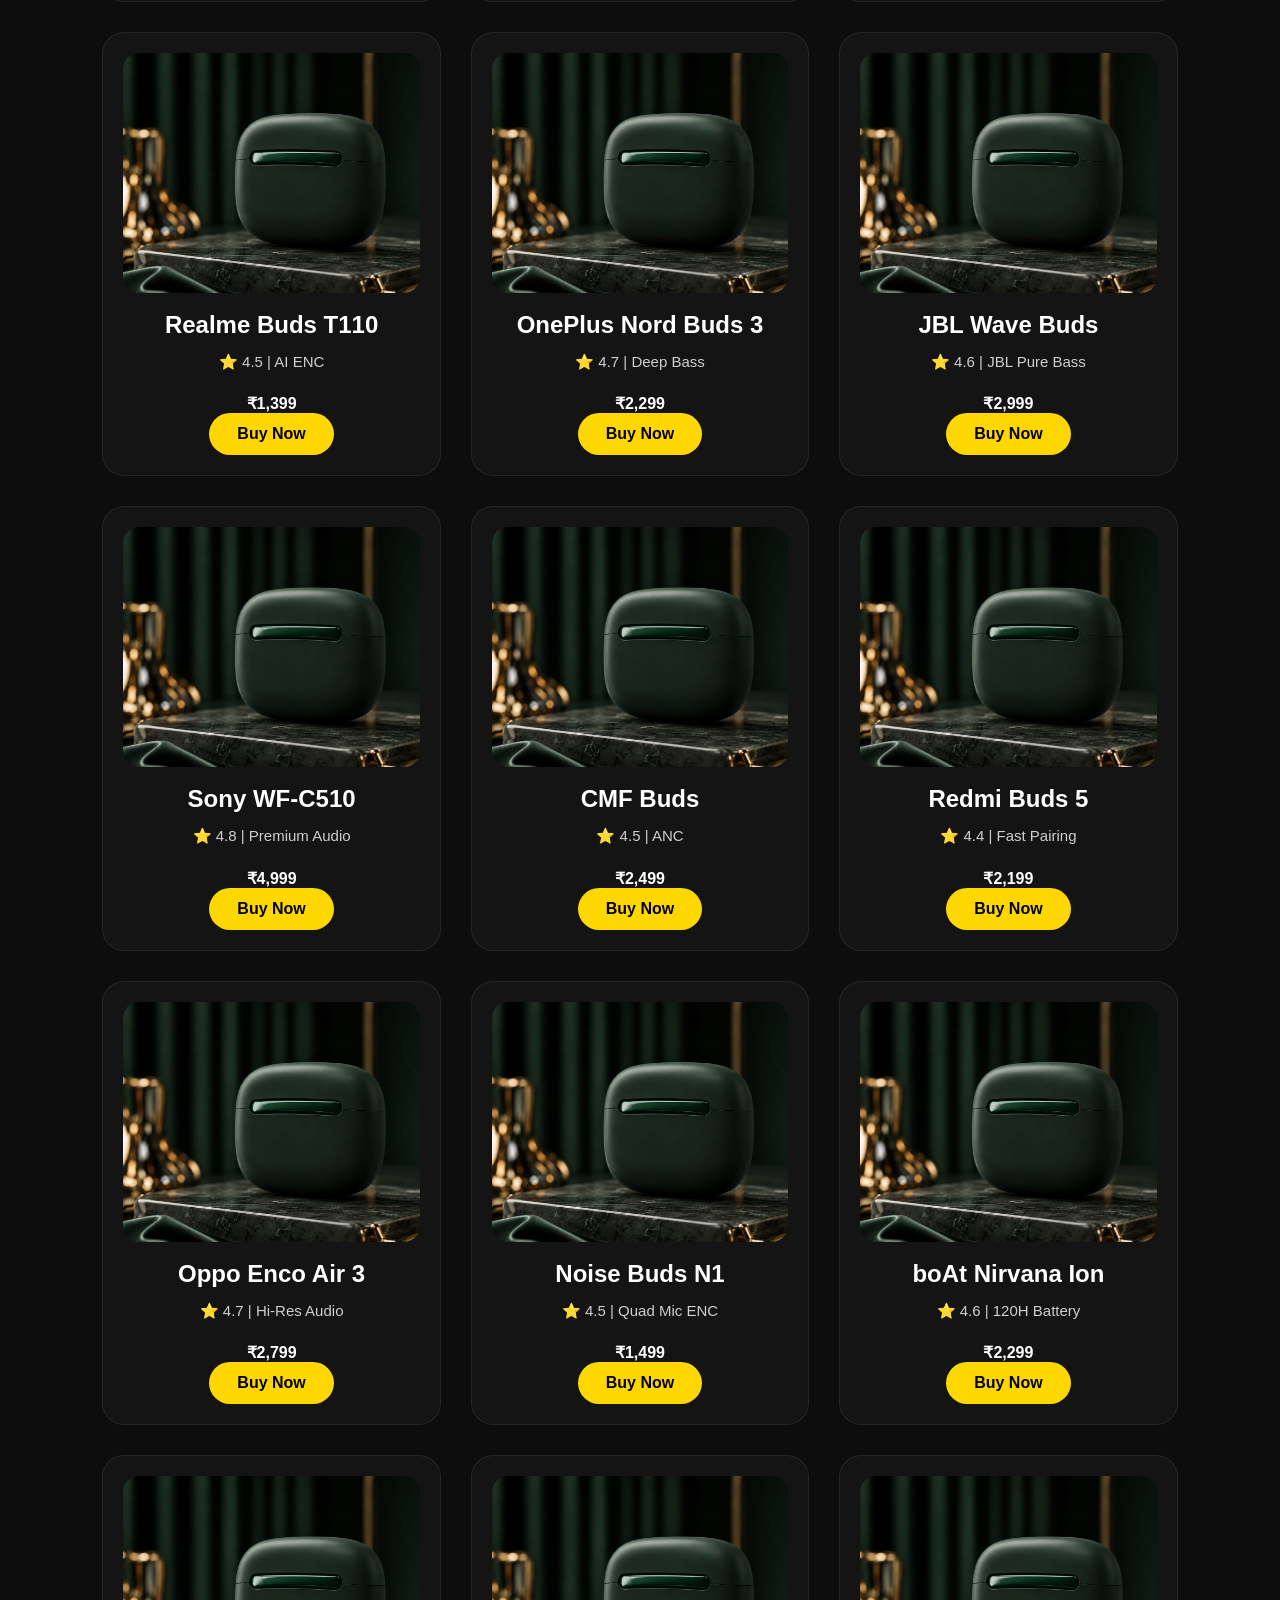
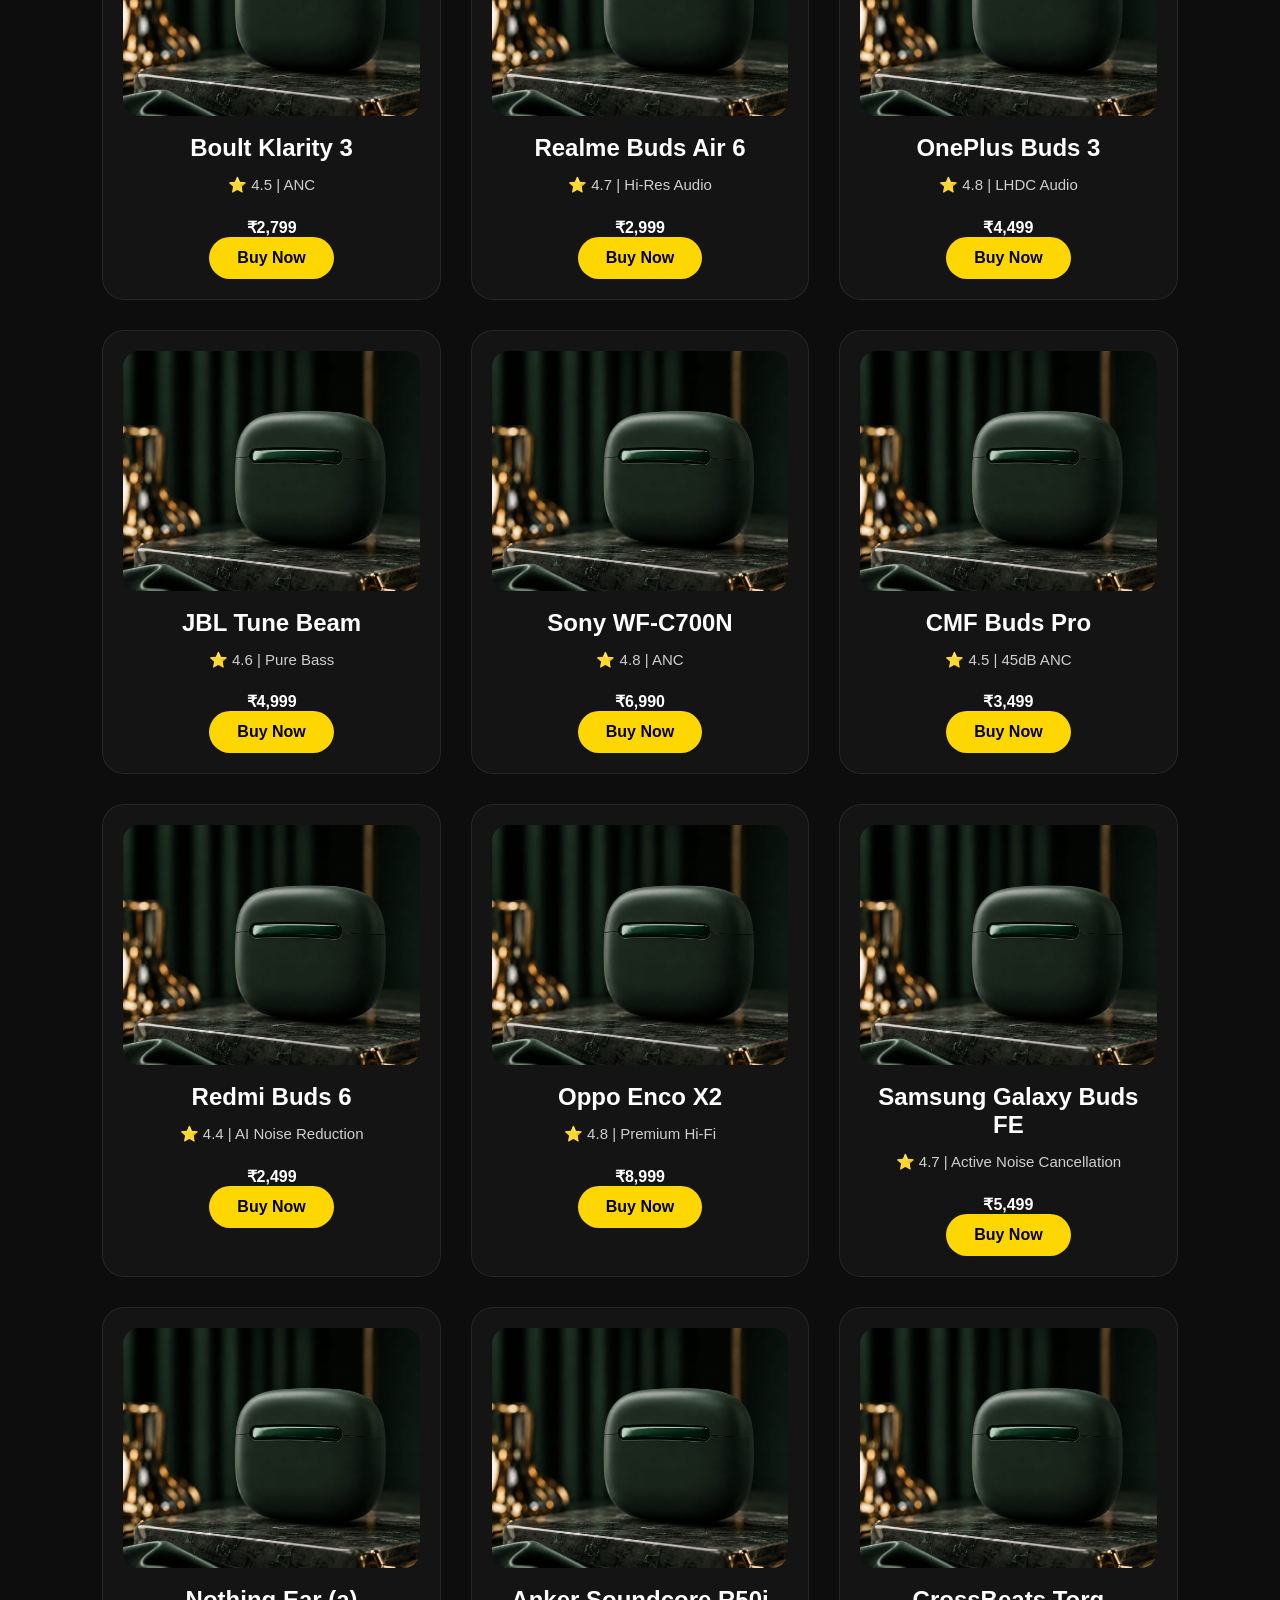
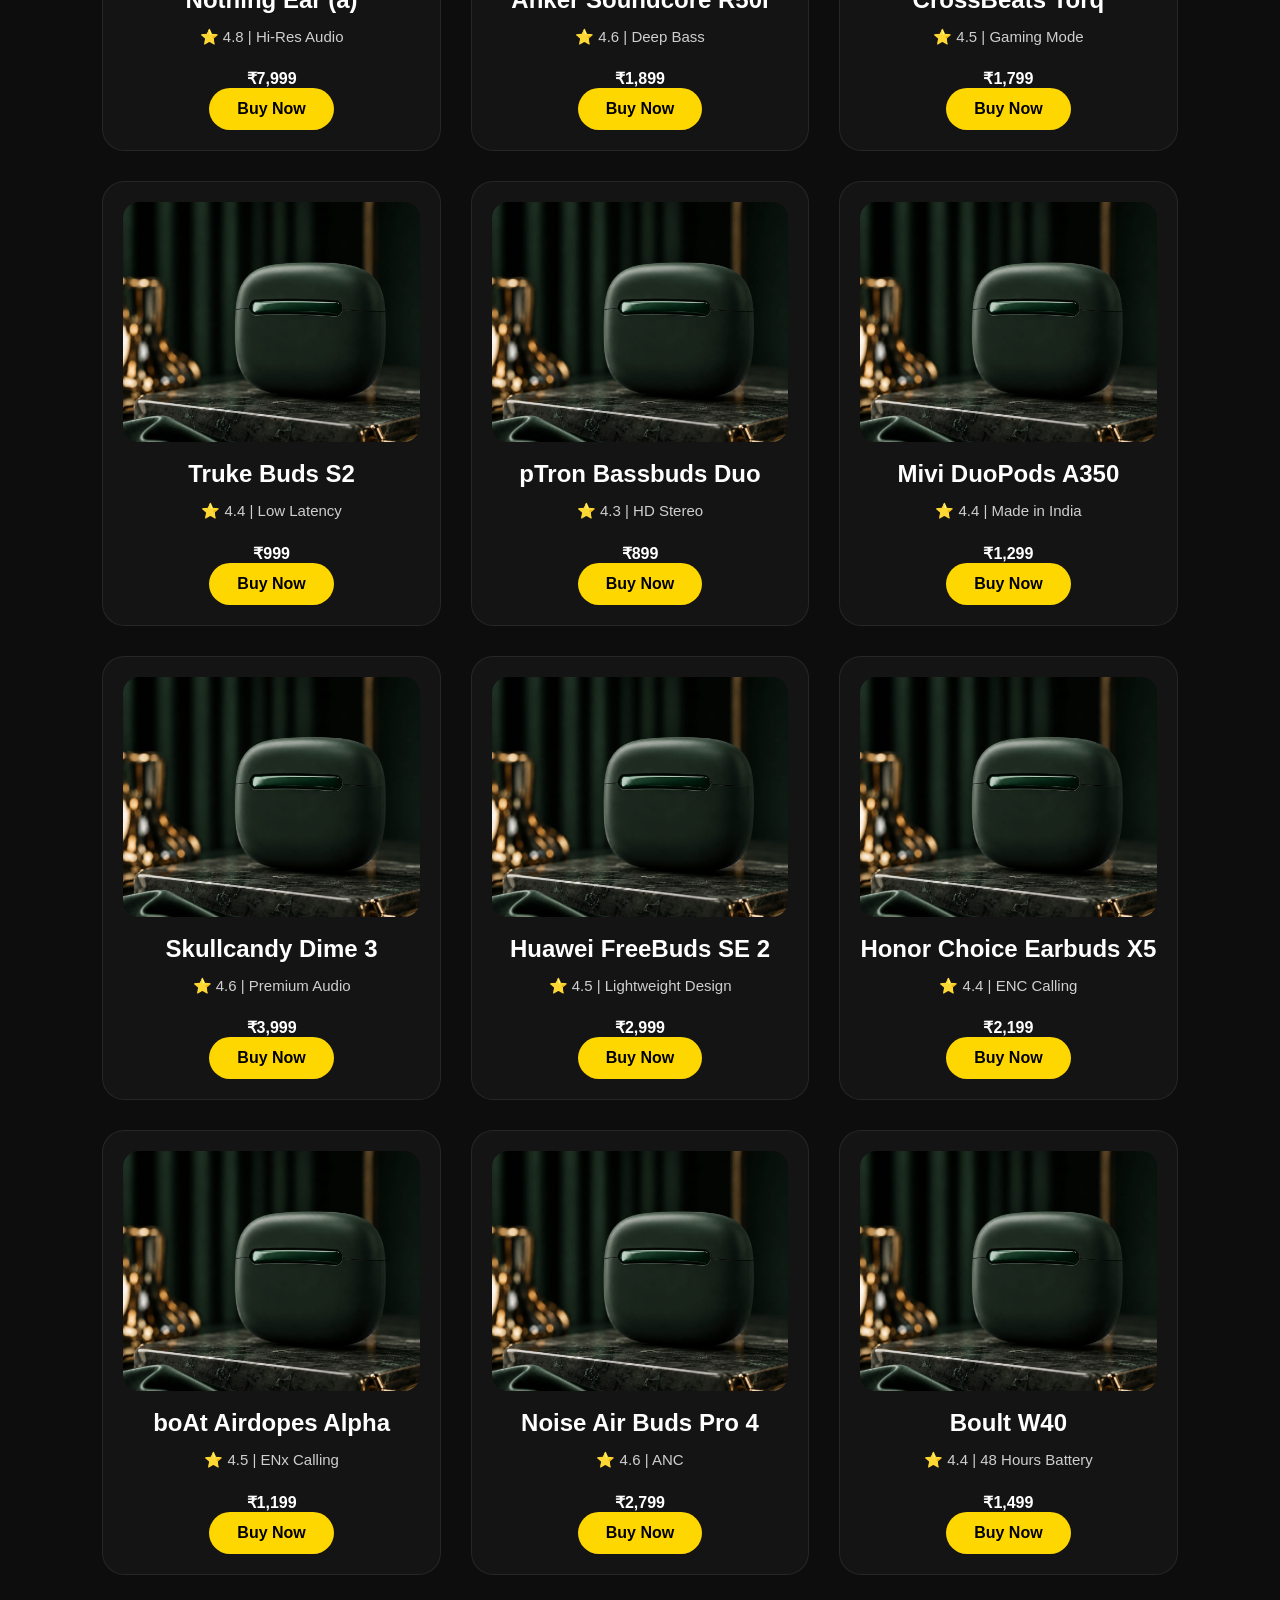
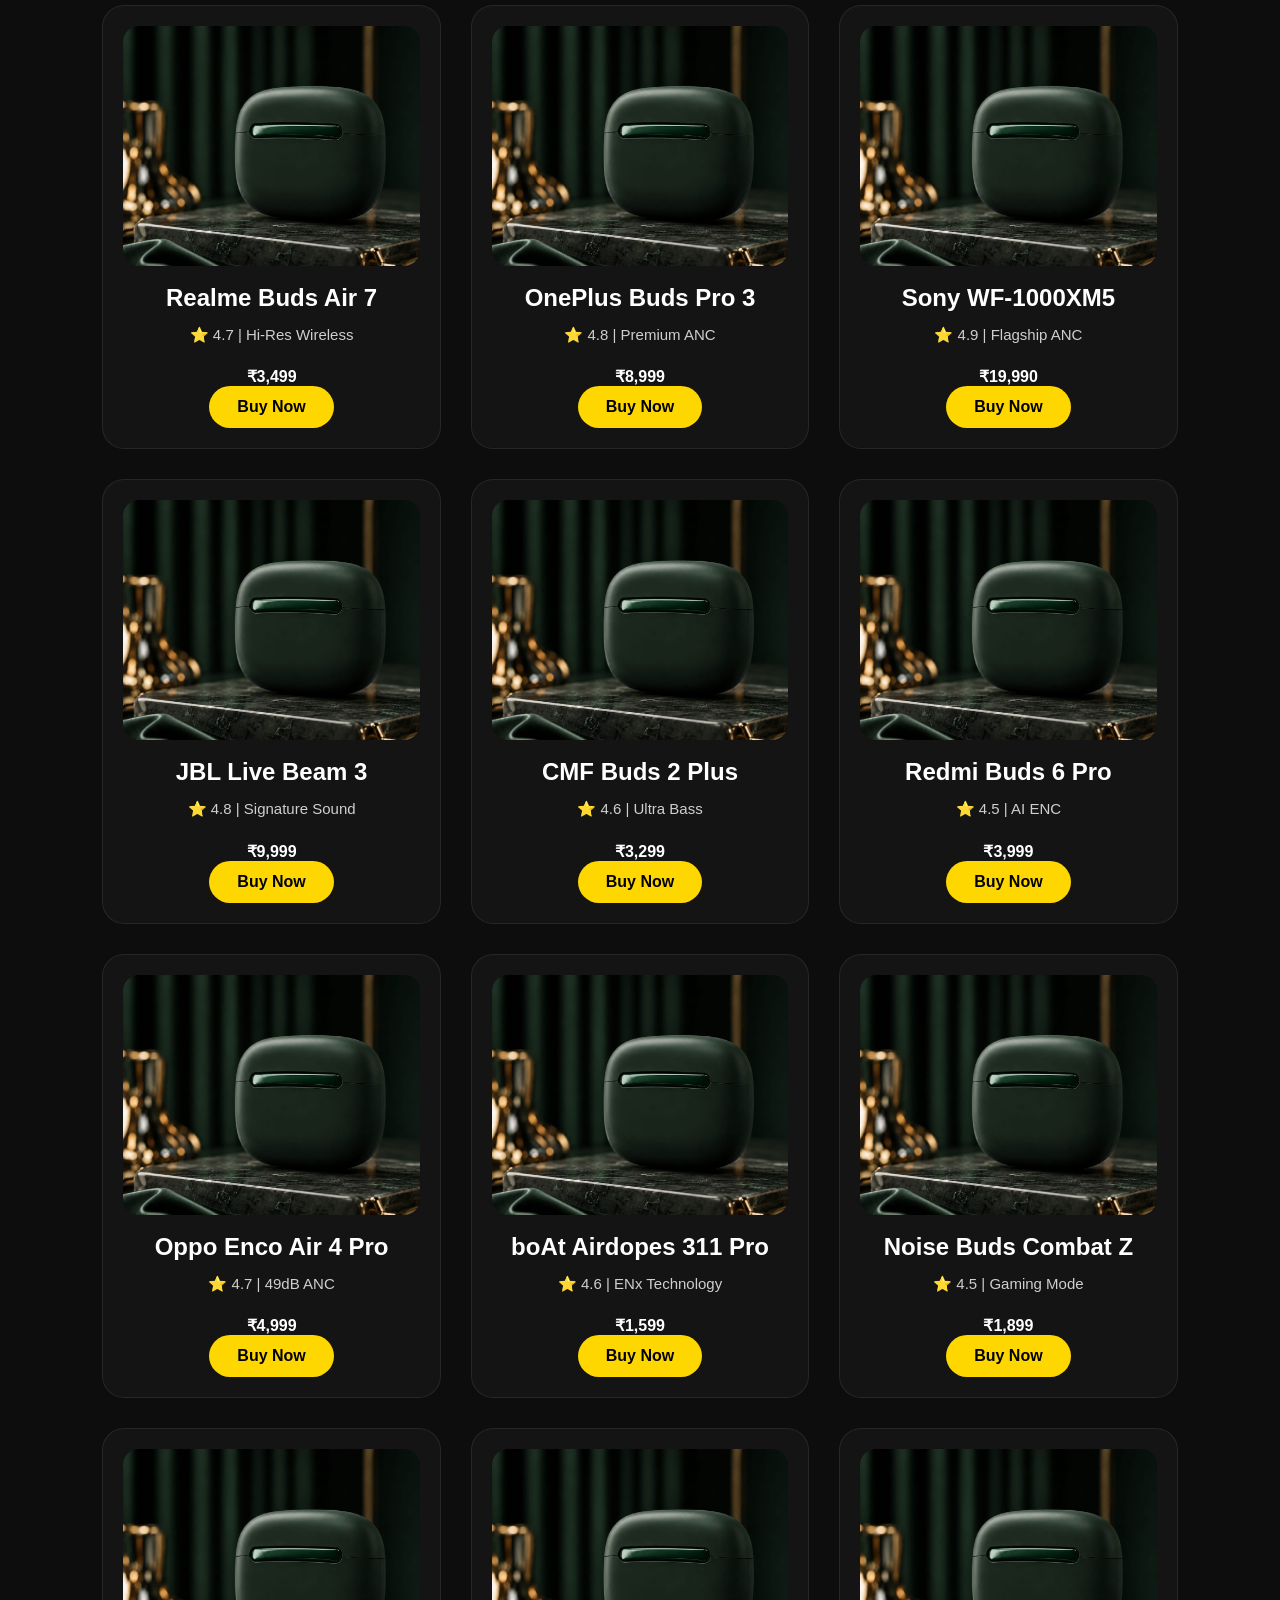
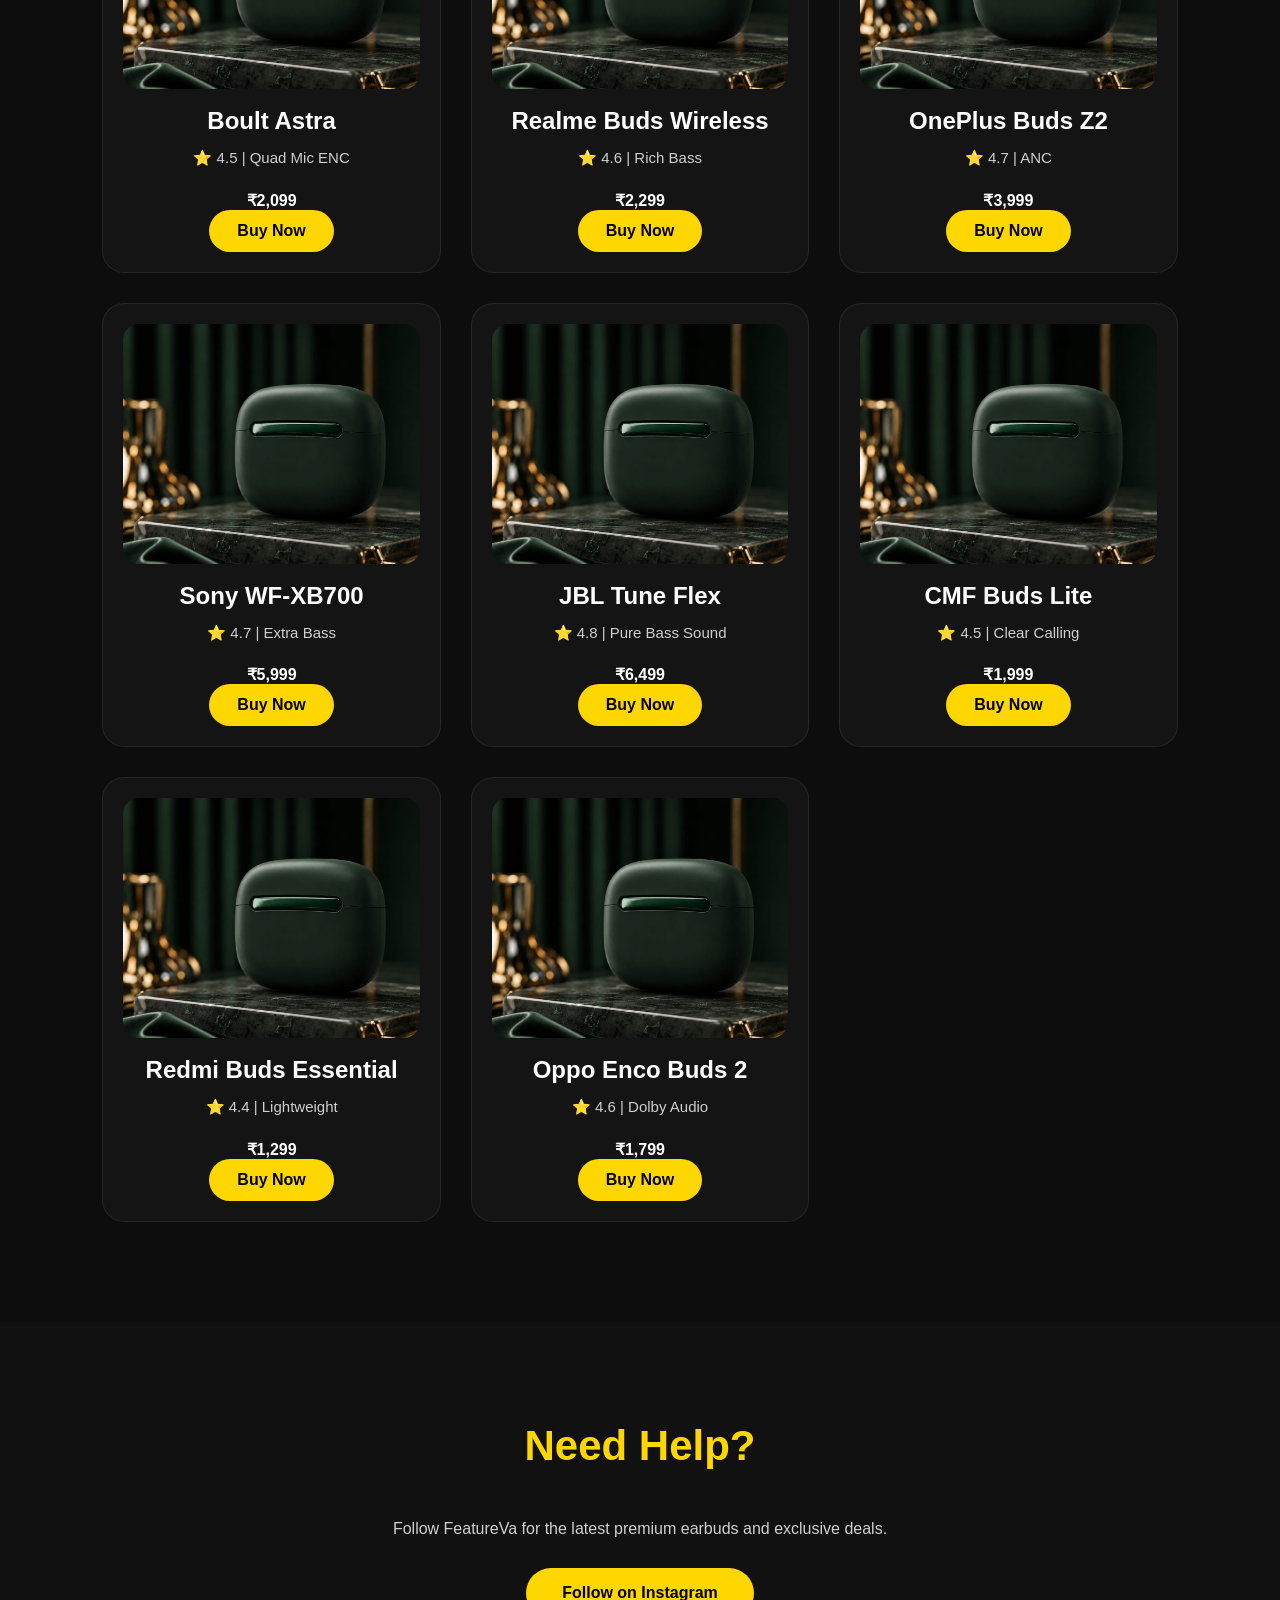
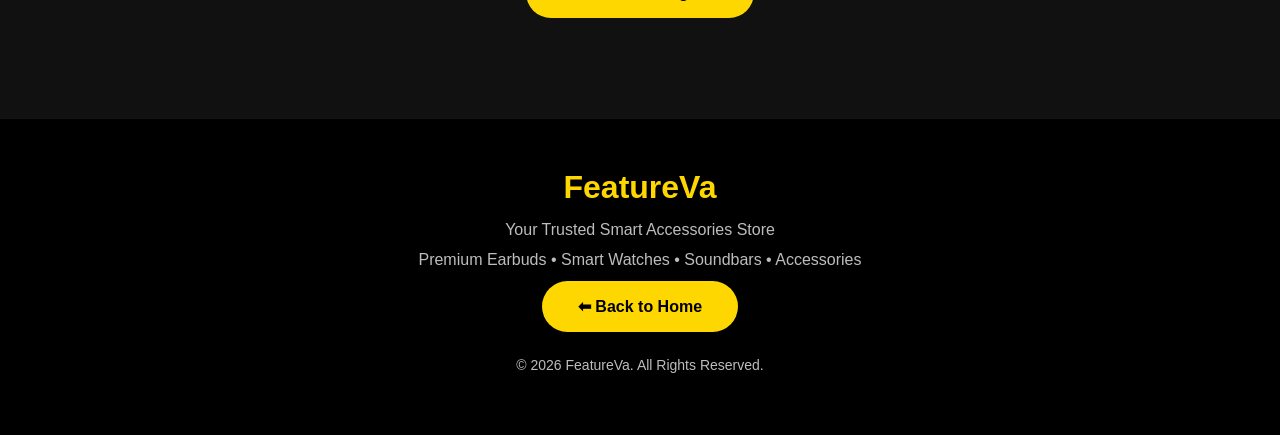
==== commit 26a9b253: "Update earbuds.html" ====
--- a/earbuds.html
+++ b/earbuds.html
@@ -300,7 +300,165 @@
 <h4>₹2,199</h4>
 <a href="#" class="buy-btn">Buy Now</a>
 </div>
-</div>
+<div class="product-card">
+<img src="IMG-20260627-WA0021.jpg" alt="boAt Airdopes Alpha">
+<h3>boAt Airdopes Alpha</h3>
+<p>⭐ 4.5 | ENx Calling</p>
+<h4>₹1,199</h4>
+<a href="#" class="buy-btn">Buy Now</a>
+</div>
+
+<div class="product-card">
+<img src="IMG-20260627-WA0021.jpg" alt="Noise Air Buds Pro 4">
+<h3>Noise Air Buds Pro 4</h3>
+<p>⭐ 4.6 | ANC</p>
+<h4>₹2,799</h4>
+<a href="#" class="buy-btn">Buy Now</a>
+</div>
+
+<div class="product-card">
+<img src="IMG-20260627-WA0021.jpg" alt="Boult W40">
+<h3>Boult W40</h3>
+<p>⭐ 4.4 | 48 Hours Battery</p>
+<h4>₹1,499</h4>
+<a href="#" class="buy-btn">Buy Now</a>
+</div>
+
+<div class="product-card">
+<img src="IMG-20260627-WA0021.jpg" alt="Realme Buds Air 7">
+<h3>Realme Buds Air 7</h3>
+<p>⭐ 4.7 | Hi-Res Wireless</p>
+<h4>₹3,499</h4>
+<a href="#" class="buy-btn">Buy Now</a>
+</div>
+
+<div class="product-card">
+<img src="IMG-20260627-WA0021.jpg" alt="OnePlus Buds Pro 3">
+<h3>OnePlus Buds Pro 3</h3>
+<p>⭐ 4.8 | Premium ANC</p>
+<h4>₹8,999</h4>
+<a href="#" class="buy-btn">Buy Now</a>
+</div>
+
+<div class="product-card">
+<img src="IMG-20260627-WA0021.jpg" alt="Sony WF-1000XM5">
+<h3>Sony WF-1000XM5</h3>
+<p>⭐ 4.9 | Flagship ANC</p>
+<h4>₹19,990</h4>
+<a href="#" class="buy-btn">Buy Now</a>
+</div>
+
+<div class="product-card">
+<img src="IMG-20260627-WA0021.jpg" alt="JBL Live Beam 3">
+<h3>JBL Live Beam 3</h3>
+<p>⭐ 4.8 | Signature Sound</p>
+<h4>₹9,999</h4>
+<a href="#" class="buy-btn">Buy Now</a>
+</div>
+
+<div class="product-card">
+<img src="IMG-20260627-WA0021.jpg" alt="CMF Buds 2 Plus">
+<h3>CMF Buds 2 Plus</h3>
+<p>⭐ 4.6 | Ultra Bass</p>
+<h4>₹3,299</h4>
+<a href="#" class="buy-btn">Buy Now</a>
+</div>
+
+<div class="product-card">
+<img src="IMG-20260627-WA0021.jpg" alt="Redmi Buds 6 Pro">
+<h3>Redmi Buds 6 Pro</h3>
+<p>⭐ 4.5 | AI ENC</p>
+<h4>₹3,999</h4>
+<a href="#" class="buy-btn">Buy Now</a>
+</div>
+
+<div class="product-card">
+<img src="IMG-20260627-WA0021.jpg" alt="Oppo Enco Air 4 Pro">
+<h3>Oppo Enco Air 4 Pro</h3>
+<p>⭐ 4.7 | 49dB ANC</p>
+<h4>₹4,999</h4>
+<a href="#" class="buy-btn">Buy Now</a>
+</div>
+<div class="product-card">
+<img src="IMG-20260627-WA0021.jpg" alt="boAt Airdopes 311 Pro">
+<h3>boAt Airdopes 311 Pro</h3>
+<p>⭐ 4.6 | ENx Technology</p>
+<h4>₹1,599</h4>
+<a href="#" class="buy-btn">Buy Now</a>
+</div>
+
+<div class="product-card">
+<img src="IMG-20260627-WA0021.jpg" alt="Noise Buds Combat Z">
+<h3>Noise Buds Combat Z</h3>
+<p>⭐ 4.5 | Gaming Mode</p>
+<h4>₹1,899</h4>
+<a href="#" class="buy-btn">Buy Now</a>
+</div>
+
+<div class="product-card">
+<img src="IMG-20260627-WA0021.jpg" alt="Boult Astra">
+<h3>Boult Astra</h3>
+<p>⭐ 4.5 | Quad Mic ENC</p>
+<h4>₹2,099</h4>
+<a href="#" class="buy-btn">Buy Now</a>
+</div>
+
+<div class="product-card">
+<img src="IMG-20260627-WA0021.jpg" alt="Realme Buds Wireless">
+<h3>Realme Buds Wireless</h3>
+<p>⭐ 4.6 | Rich Bass</p>
+<h4>₹2,299</h4>
+<a href="#" class="buy-btn">Buy Now</a>
+</div>
+
+<div class="product-card">
+<img src="IMG-20260627-WA0021.jpg" alt="OnePlus Buds Z2">
+<h3>OnePlus Buds Z2</h3>
+<p>⭐ 4.7 | ANC</p>
+<h4>₹3,999</h4>
+<a href="#" class="buy-btn">Buy Now</a>
+</div>
+
+<div class="product-card">
+<img src="IMG-20260627-WA0021.jpg" alt="Sony WF-XB700">
+<h3>Sony WF-XB700</h3>
+<p>⭐ 4.7 | Extra Bass</p>
+<h4>₹5,999</h4>
+<a href="#" class="buy-btn">Buy Now</a>
+</div>
+
+<div class="product-card">
+<img src="IMG-20260627-WA0021.jpg" alt="JBL Tune Flex">
+<h3>JBL Tune Flex</h3>
+<p>⭐ 4.8 | Pure Bass Sound</p>
+<h4>₹6,499</h4>
+<a href="#" class="buy-btn">Buy Now</a>
+</div>
+
+<div class="product-card">
+<img src="IMG-20260627-WA0021.jpg" alt="CMF Buds Lite">
+<h3>CMF Buds Lite</h3>
+<p>⭐ 4.5 | Clear Calling</p>
+<h4>₹1,999</h4>
+<a href="#" class="buy-btn">Buy Now</a>
+</div>
+
+<div class="product-card">
+<img src="IMG-20260627-WA0021.jpg" alt="Redmi Buds Essential">
+<h3>Redmi Buds Essential</h3>
+<p>⭐ 4.4 | Lightweight</p>
+<h4>₹1,299</h4>
+<a href="#" class="buy-btn">Buy Now</a>
+</div>
+
+<div class="product-card">
+<img src="IMG-20260627-WA0021.jpg" alt="Oppo Enco Buds 2">
+<h3>Oppo Enco Buds 2</h3>
+<p>⭐ 4.6 | Dolby Audio</p>
+<h4>₹1,799</h4>
+<a href="#" class="buy-btn">Buy Now</a>
+  </div>
+  </div>
 
 </section>
 
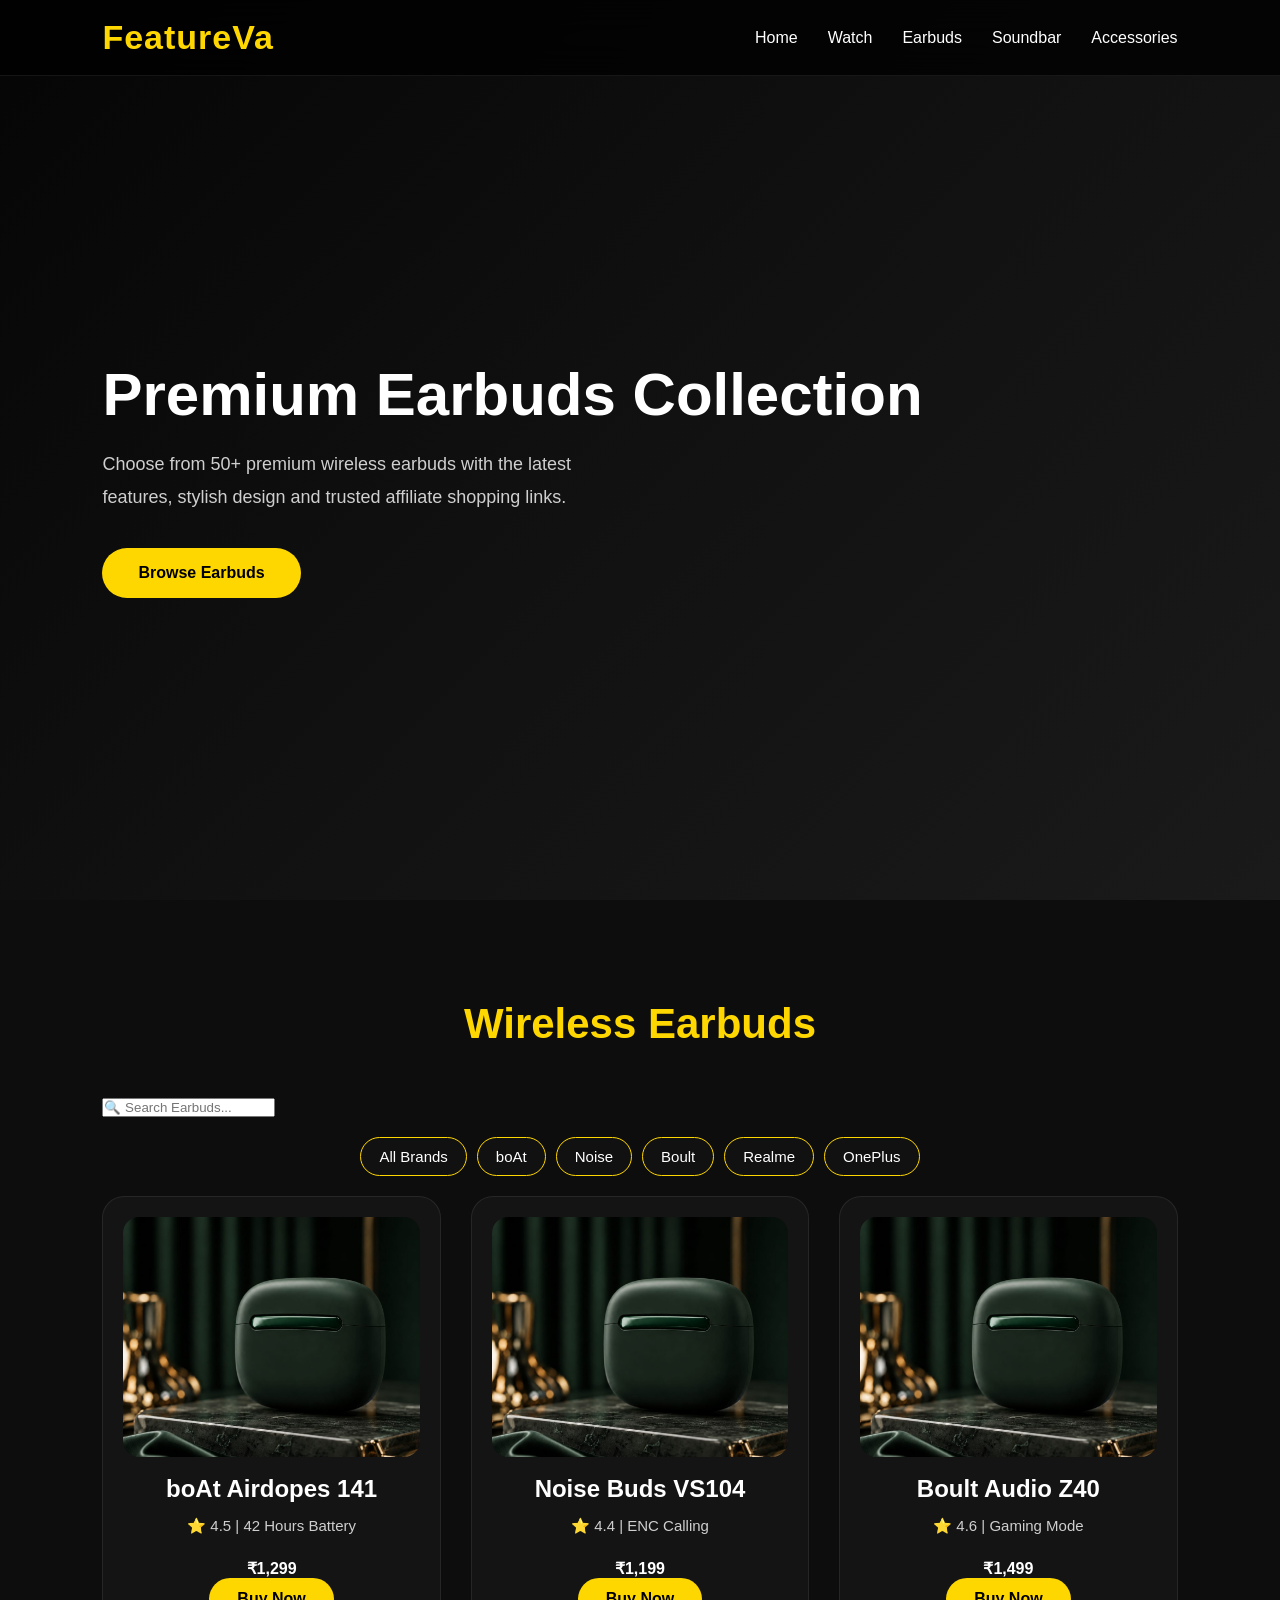
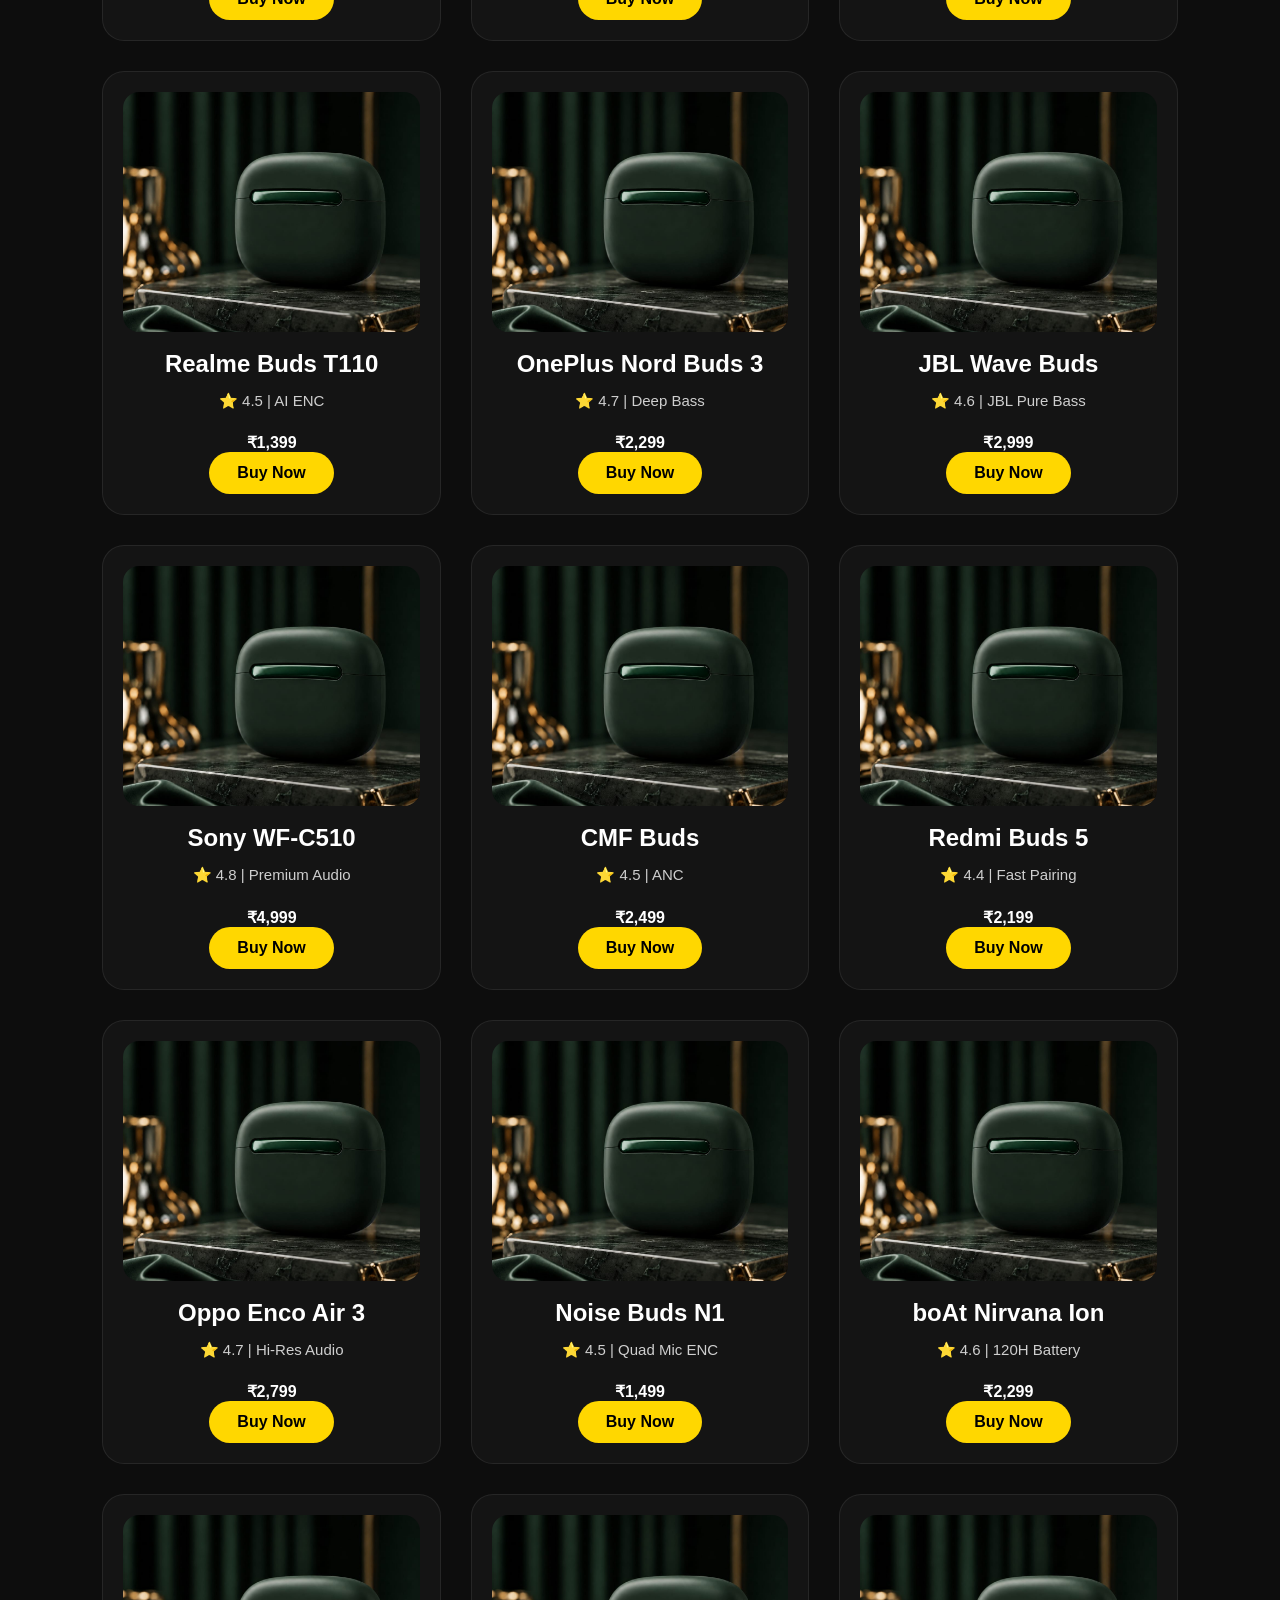
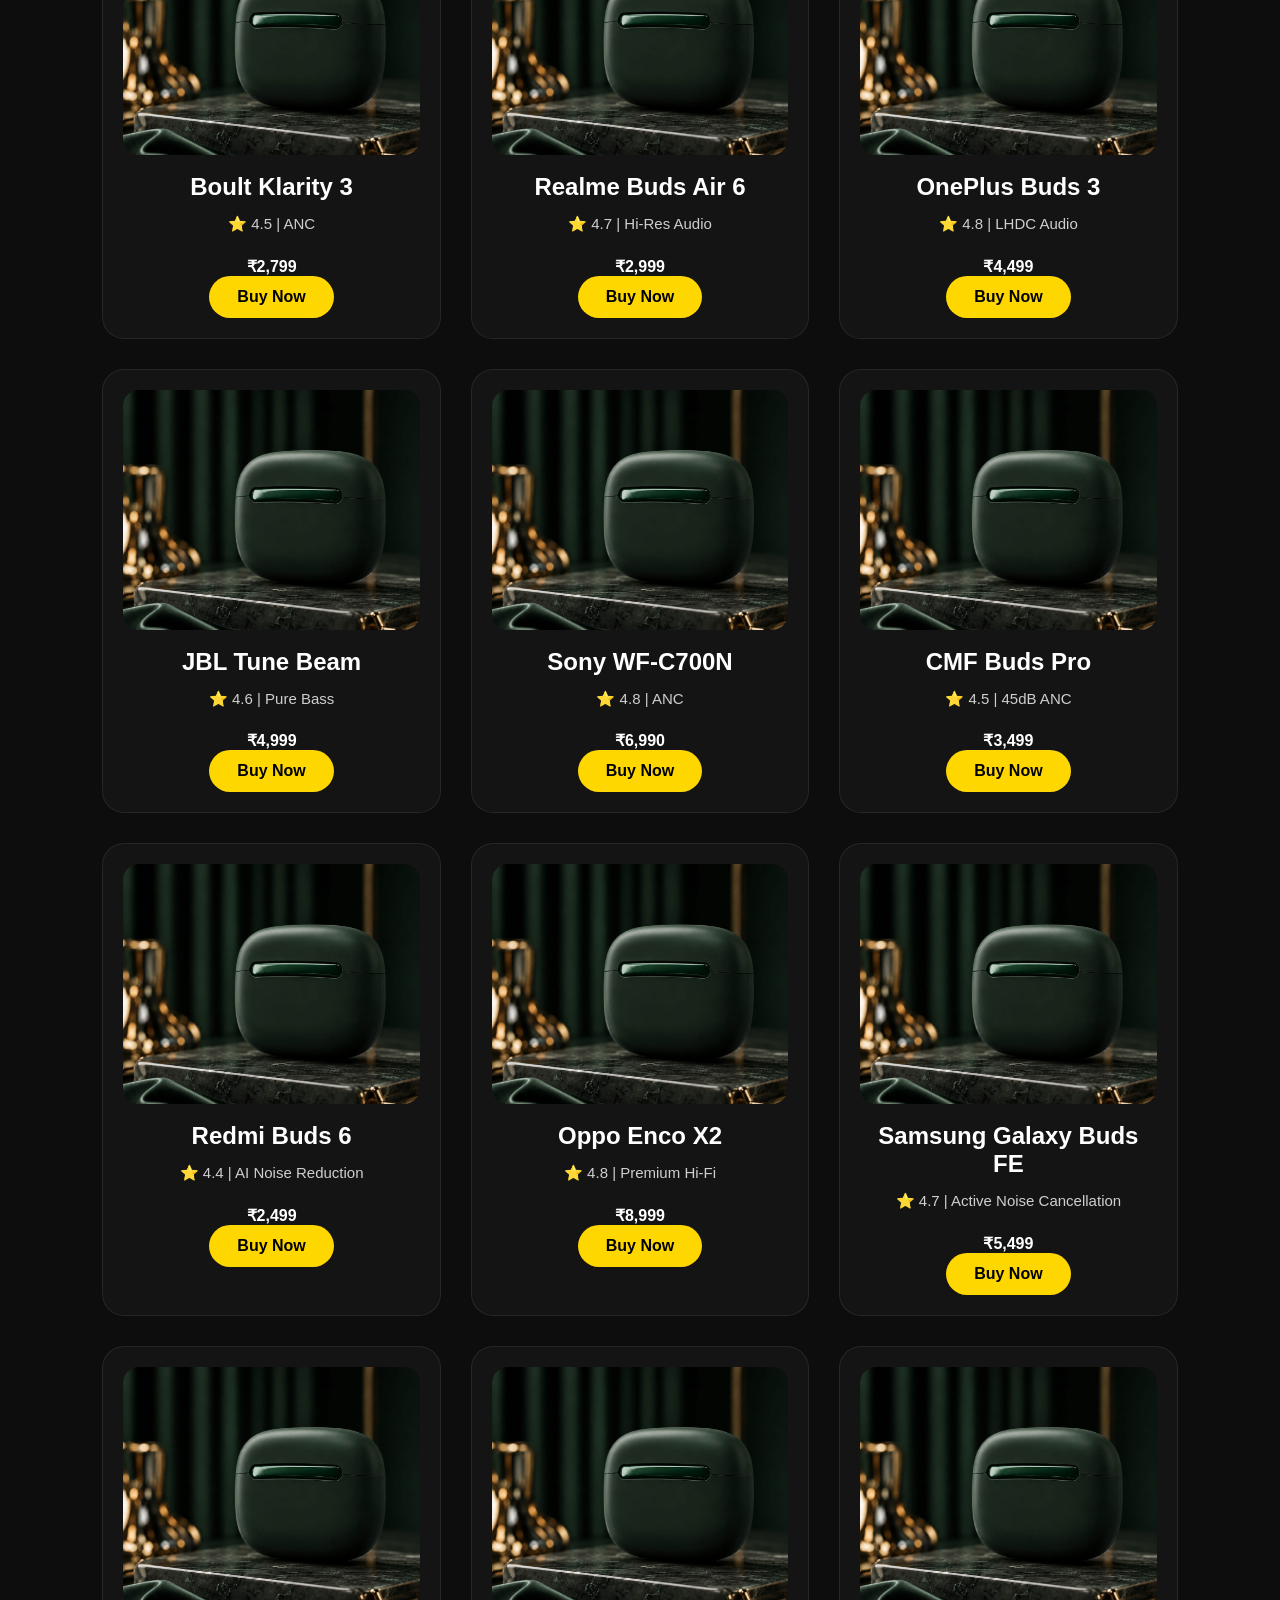
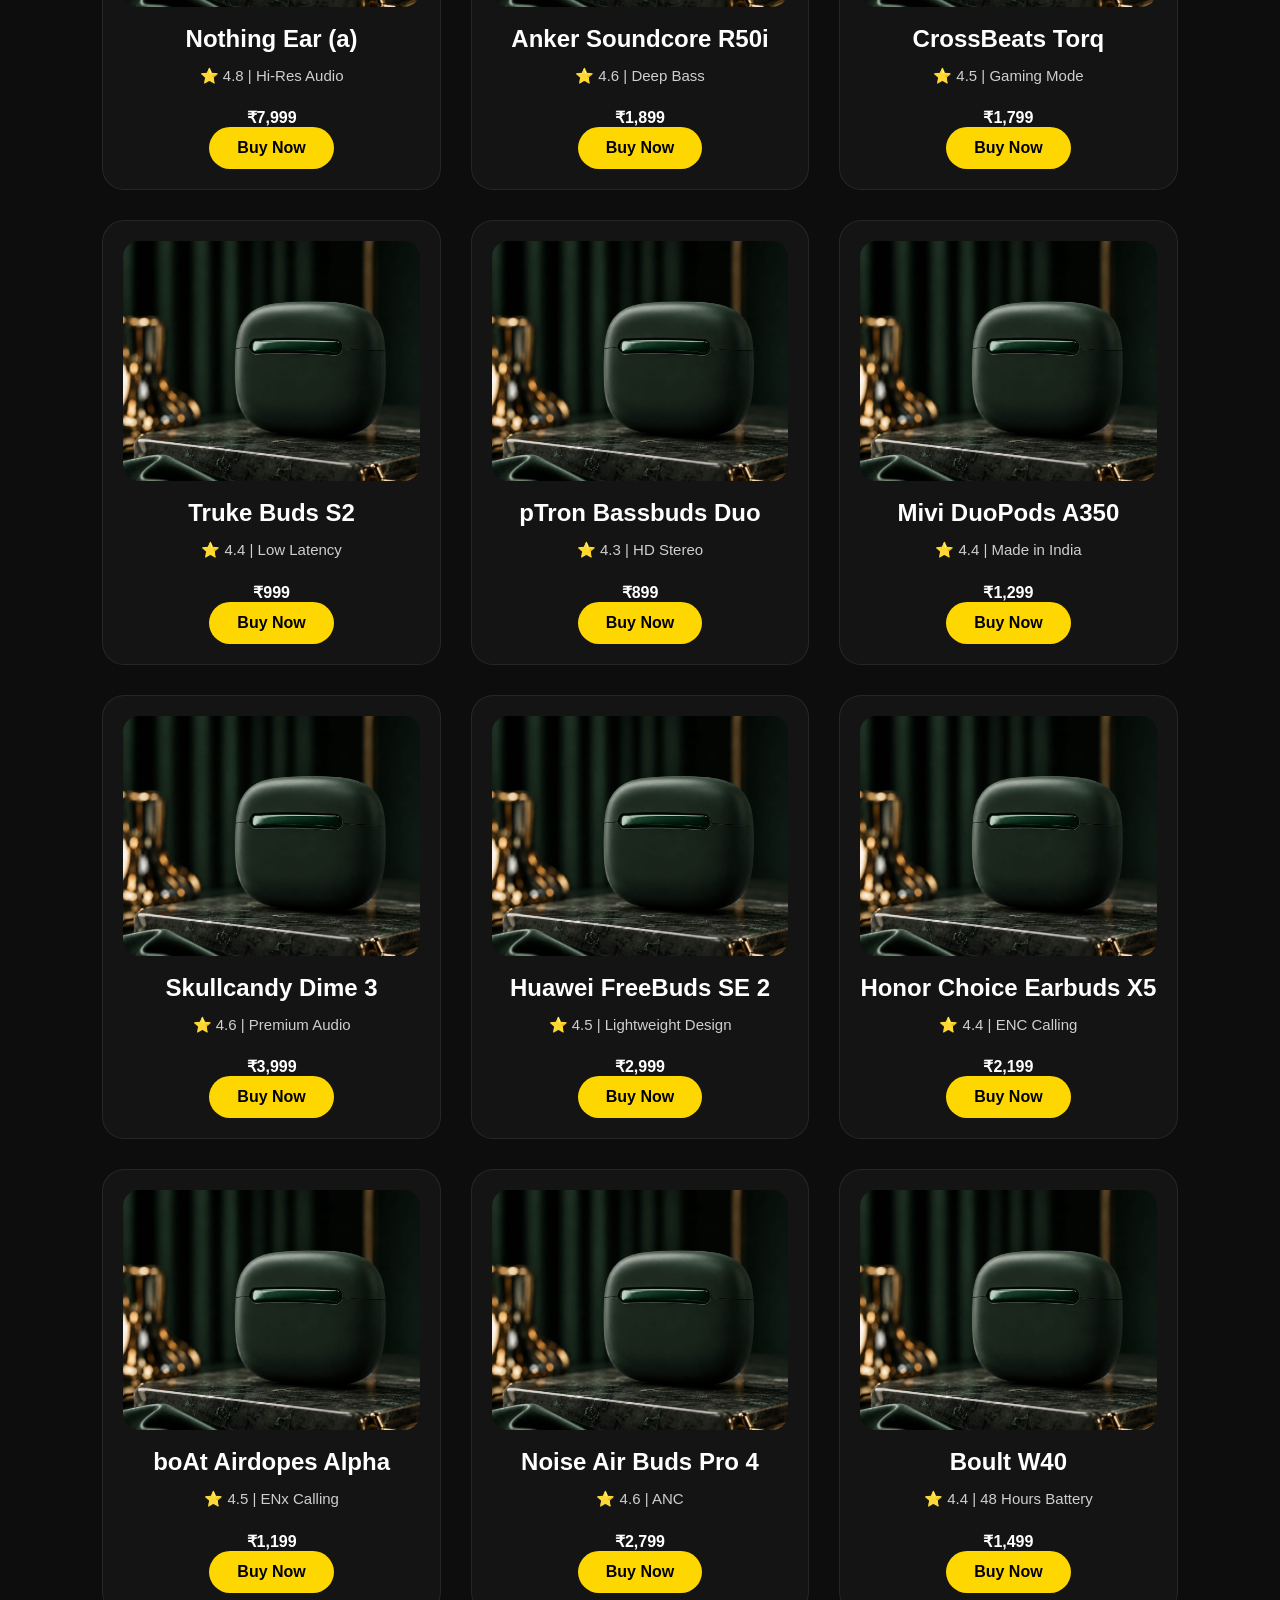
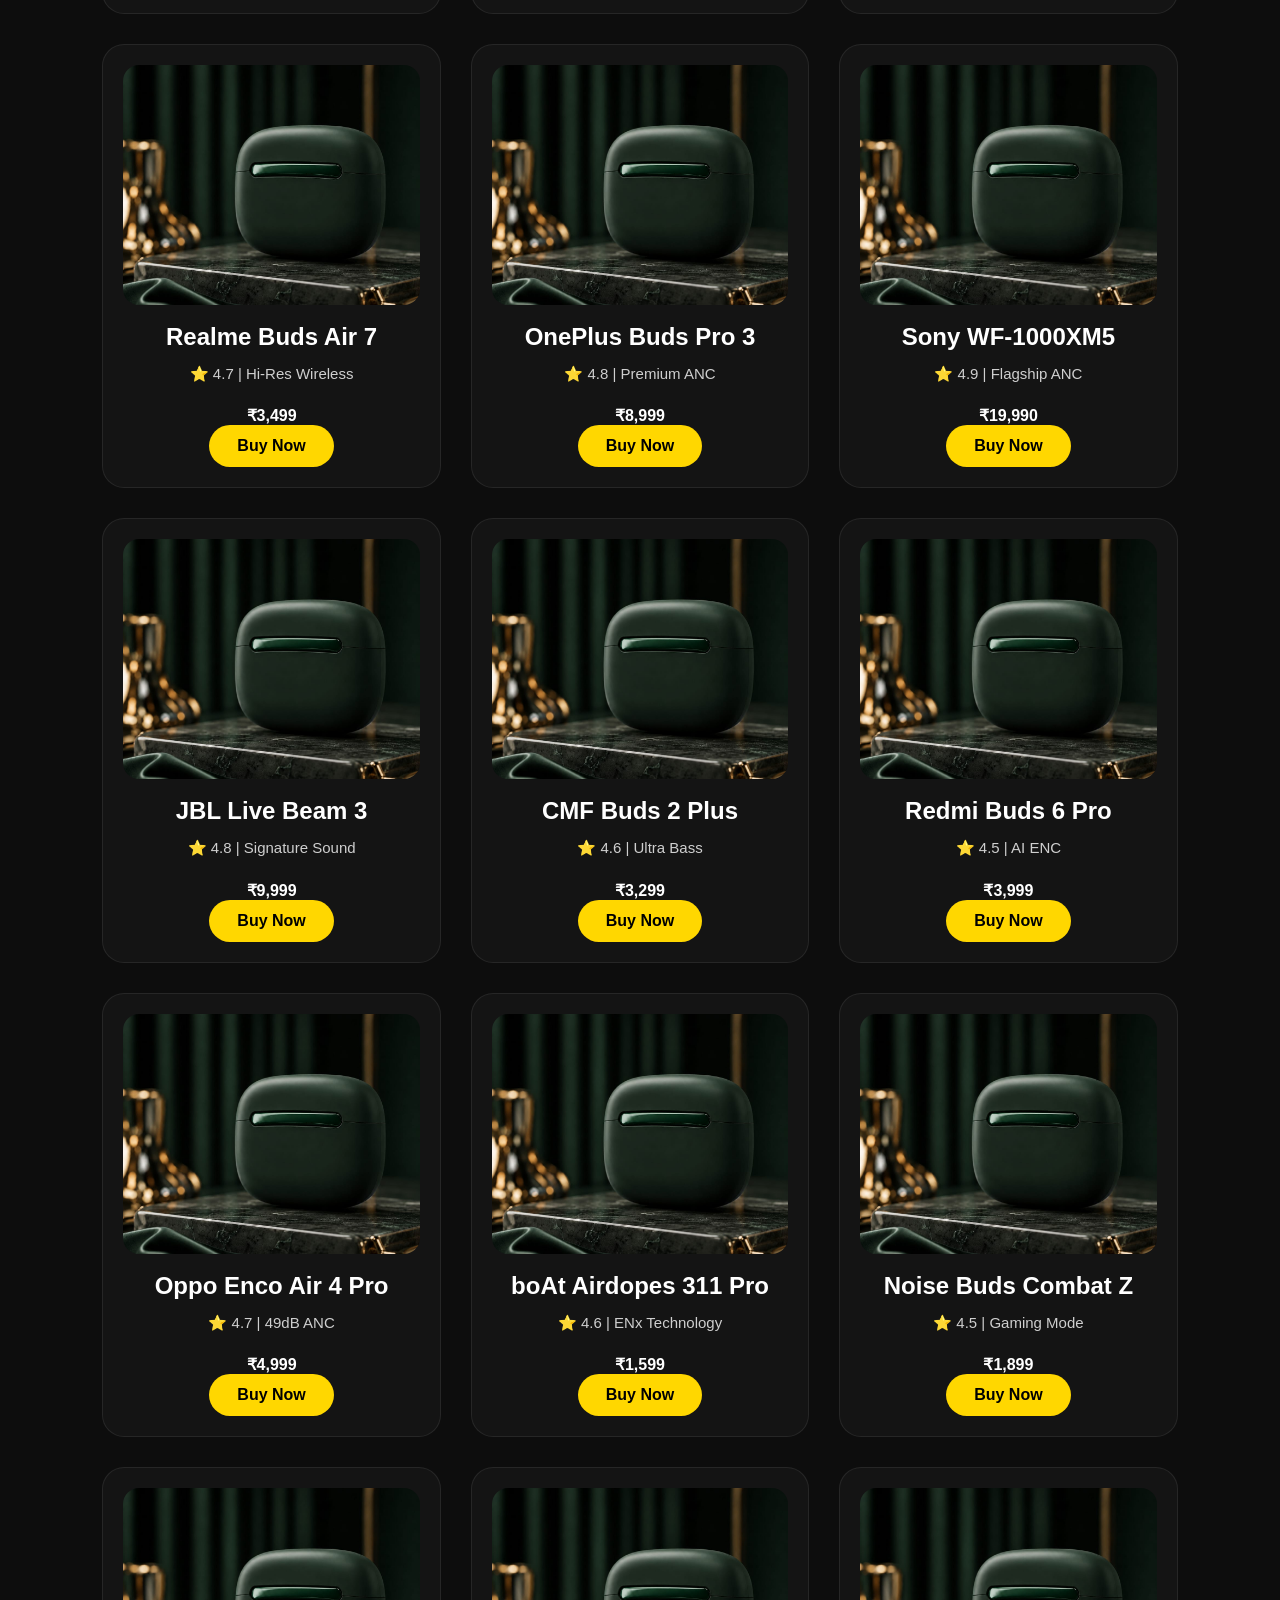
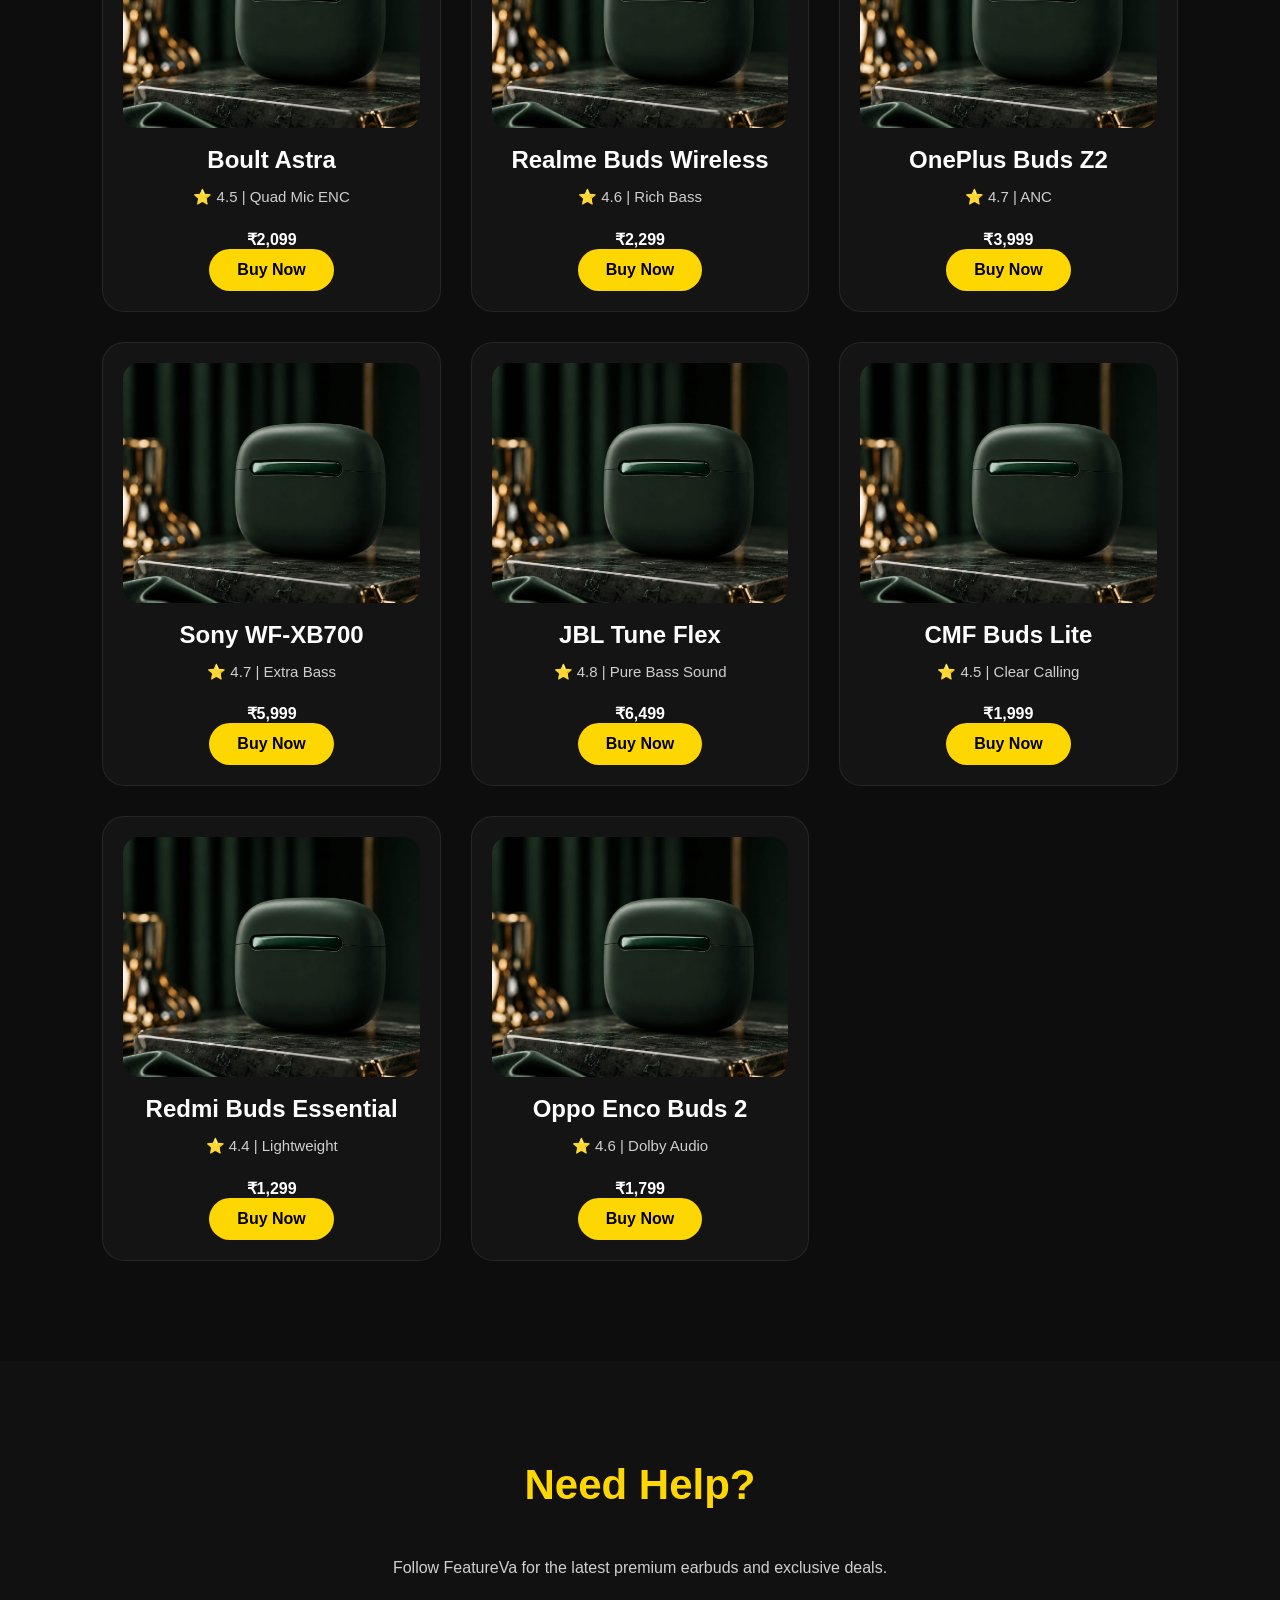
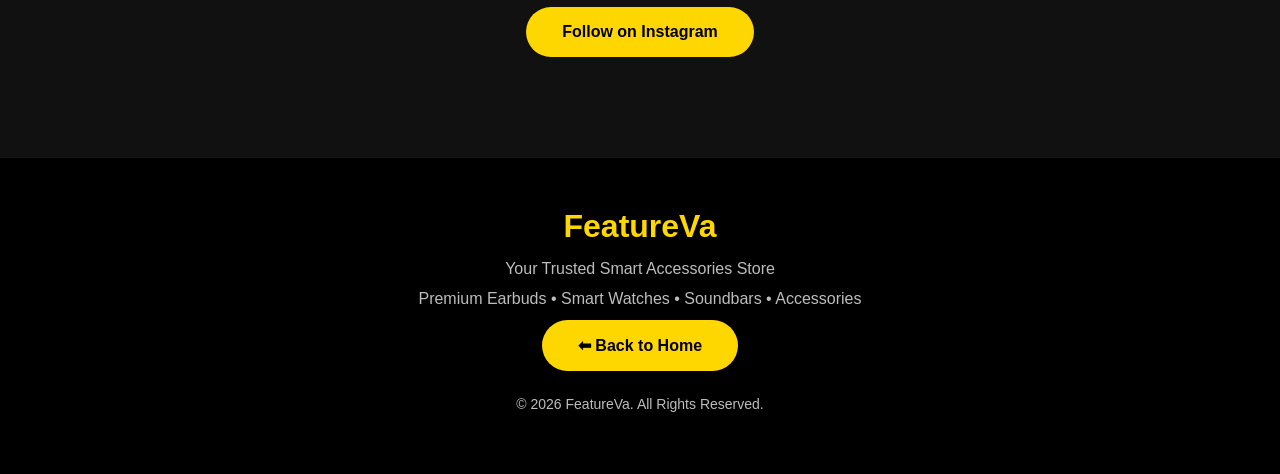
==== commit 777aa747: "Update earbuds.html" ====
--- a/earbuds.html
+++ b/earbuds.html
@@ -50,6 +50,11 @@
 <section id="products">
 
 <h2>Wireless Earbuds</h2>
+  <input
+type="text"
+id="searchBox"
+placeholder="🔍 Search Earbuds..."
+onkeyup="searchProducts()">
 
 <div class="categories">
 
